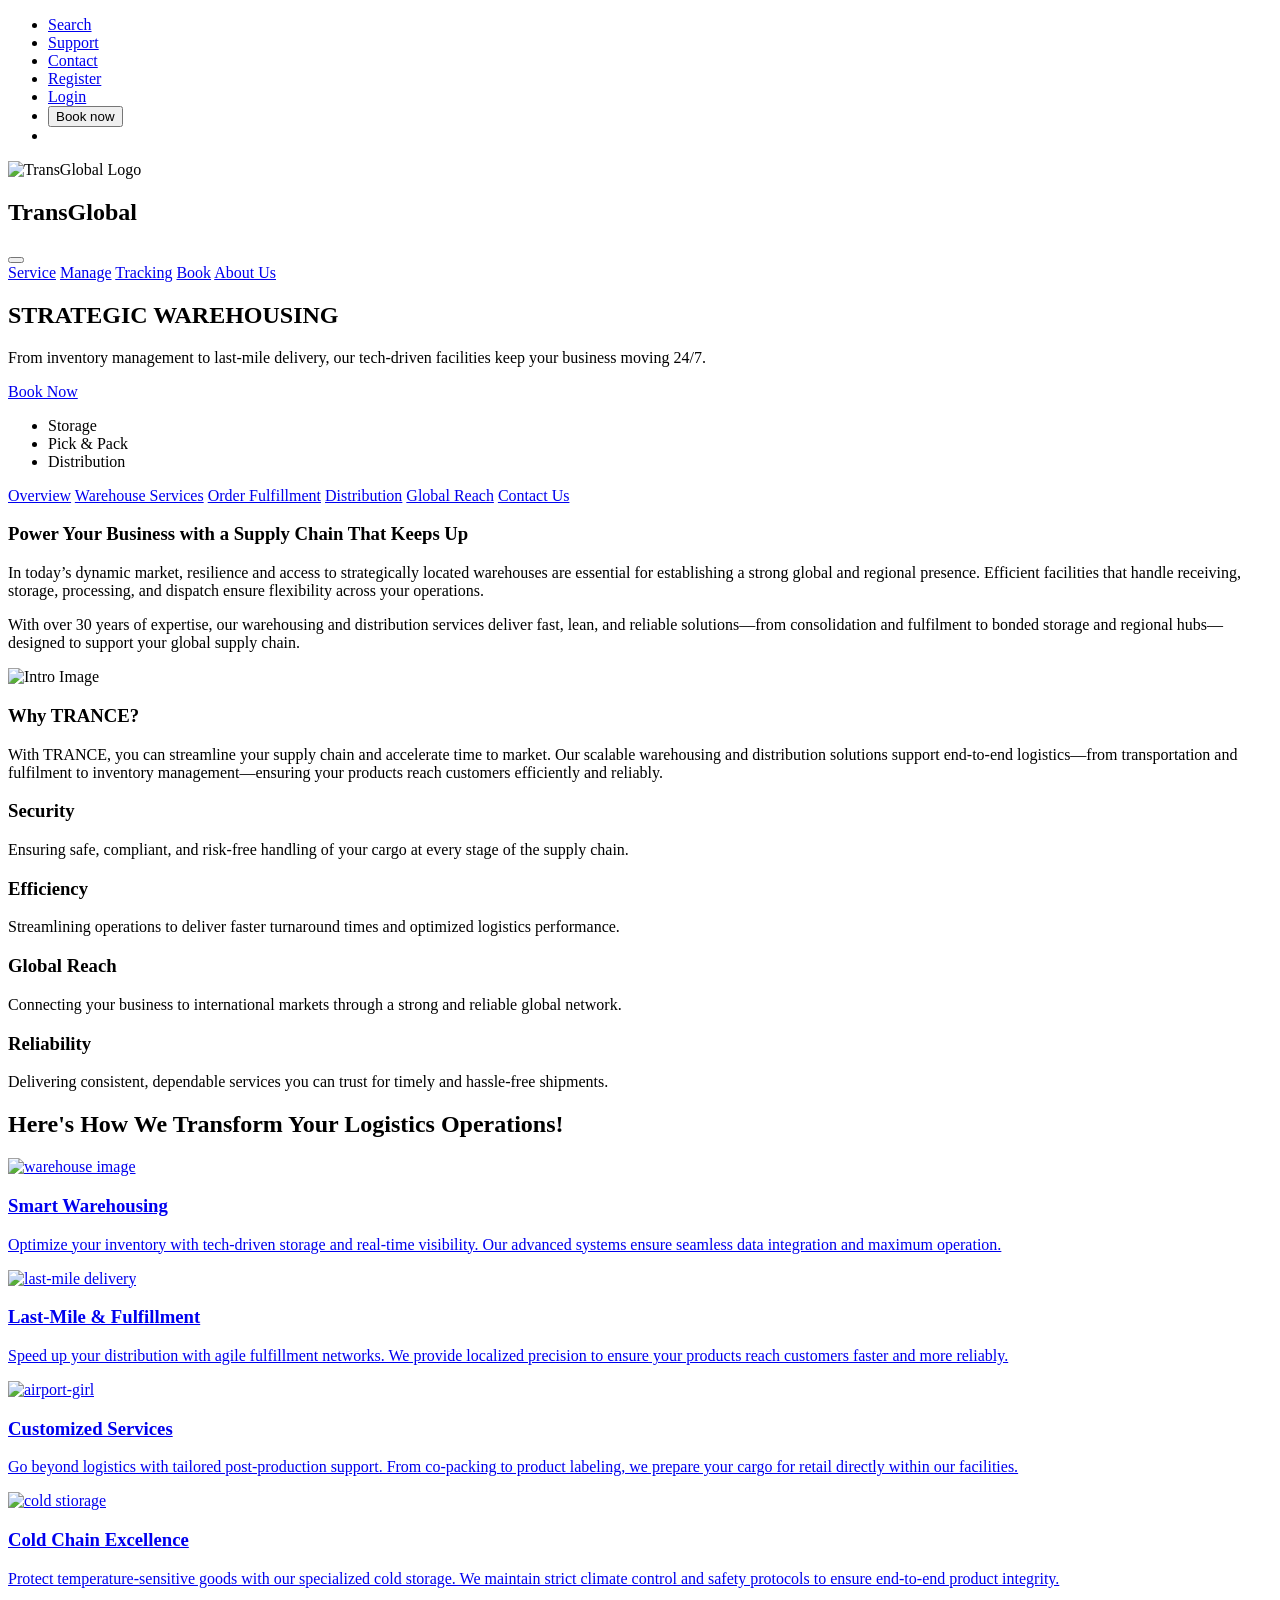
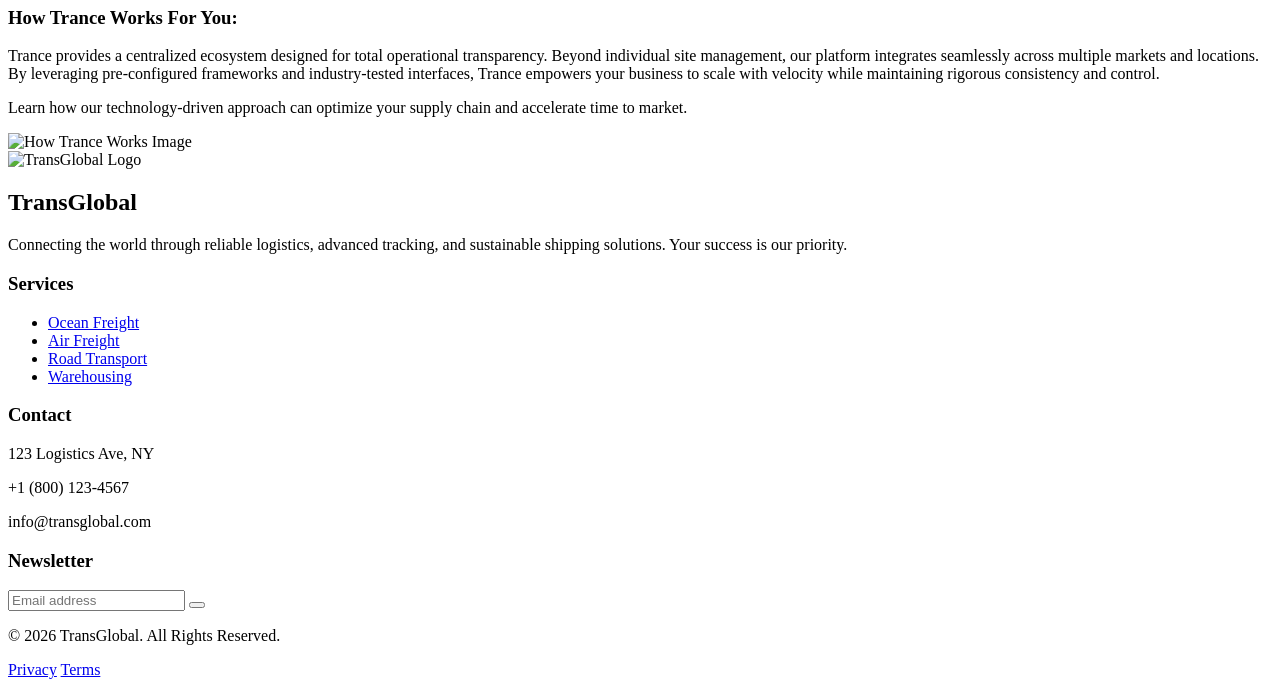
==== index.html @ 03b2f799 "Fixed to show in Publick" ====
<!DOCTYPE html>
<html lang="en">

<head>
    <meta charset="UTF-8">
    <meta name="viewport" content="width=device-width, initial-scale=1.0">
    <title>Warehouse</title>
    <link rel="stylesheet" href="warehouse_style.css">
    <link rel="stylesheet" href="https://cdnjs.cloudflare.com/ajax/libs/font-awesome/7.0.1/css/all.min.css"
        crossorigin="anonymous" referrerpolicy="no-referrer">
    <script src="https://unpkg.com/@phosphor-icons/web"></script>
</head>

<body>

    <main>

        <!-- ---------------NAV----------------- -->

        <header>
            <div class="first_nav_bar">
                <div class="f_left_nav"></div>
                <ul class="f_right_nav">
                    <li><a href="#">Search</a></li>
                    <li><a href="#">Support</a></li>

                    <!-- Fixed: Typo "Conatct" → "Contact" -->

                    <li><a href="#">Contact</a></li>
                    <li><a href="#">Register</a></li>
                    <li><a href="#">Login</a></li>
                    <li><button>Book now</button></li>
                    <li>
                        <div class="social-icons">
                            <i class="fa-brands fa-facebook"></i>
                            <i class="fa-brands fa-instagram"></i>
                            <i class="fa-brands fa-twitter"></i>
                        </div>
                    </li>
                </ul>
            </div>

            <!-- Fixed: Removed extra closing </div> -->


            <div class="second_nav_bar">
                <div class="s_left_nav">
                    <div class="logo">
                        <img src="Warehouse_asset/logo.webp" alt="TransGlobal Logo">
                    </div>
                    <div class="name">
                        <h2>TransGlobal</h2>
                    </div>
                </div>
                <div class="s_right_nav">

                    <!-- Added hamburger menu for mobile -->

                    <button class="hamburger" aria-label="Toggle menu">
                        <span></span>
                        <span></span>
                        <span></span>
                    </button>
                    <nav class="nav-links">
                        <a href="#">Service</a>
                        <!-- Fixed: Typo "Mange" → "Manage" -->
                        <a href="#">Manage</a>
                        <a href="#">Tracking</a>
                        <a href="#">Book</a>
                        <a href="#">About Us</a>
                    </nav>
                </div>
            </div>
        </header>

        <!-- ----------------Top INTRO Img & Text----------------- -->

        <div class="intr-parent intro-section">
            <div class="intr-jnr-parent">
                <div class="intr-child intr-heading">
                    <h2>STRATEGIC WAREHOUSING</h2>
                </div>
                <div class="intr-child intr-sub_txt">
                    <p>From inventory management to last-mile delivery, our tech-driven facilities keep your business
                        moving 24/7.
                </div>
                <a href="#" class="intr-child intr-btn">Book Now</a>
                <div class="intr-child int-promices">
                    <ul>
                        <li>Storage</li>
                        <li>Pick & Pack</li>
                        <li>Distribution</li>
                    </ul>
                </div>
            </div>
        </div>

        <!-- --------------------Lower Navigation----------------- -->

        <div class="lower-nav">
            <div class="lower-nav-container">
                <a class="lower-nav-items" href="#">Overview</a>
                <a class="lower-nav-items" href="#">Warehouse Services</a>
                <a class="lower-nav-items" href="#">Order Fulfillment</a>
                <a class="lower-nav-items" href="#">Distribution</a>
                <a class="lower-nav-items" href="#">Global Reach</a>
                <a class="lower-nav-items" href="#">Contact Us</a>
            </div>
        </div>

        <!-- --------------------Intro Overview Section----------------- -->

        <div class="intro-container">
            <div class="intro-parent">
                <div class="intro-child intro-child1">
                    <div class="intro-child1-head">
                        <h3>Power Your Business with a Supply Chain That Keeps Up</h3>
                    </div>
                    <div class="intro-child1-subtxt1">
                        <p>
                            In today’s dynamic market, resilience and access to strategically located warehouses are
                            essential for establishing a strong global and regional presence. Efficient facilities that
                            handle receiving, storage, processing, and dispatch ensure flexibility across your
                            operations.
                        </p>
                    </div>
                    <div class="intro-child1-subtxt2">
                        <p>
                            With over 30 years of expertise, our warehousing and distribution services deliver fast,
                            lean, and reliable solutions—from consolidation and fulfilment to bonded storage and
                            regional hubs—designed to support your global supply chain.
                        </p>
                    </div>
                </div>
                <div class="intro-child intro-child2">
                    <img src="Warehouse_asset/thestandingdesk-pn6tf73O2As-unsplash.jpg" alt="Intro Image">
                </div>
            </div>
        </div>

        <!-- ---------------------Why Choose Us Section----------------- -->

        <div class="why-main">
            <div class="why-main-jr">
                <div class="why-main-container">
                    <div class="why-header">
                        <div class="why-header-head">
                            <span class="why-header-head-txt">
                                <h3>Why TRANCE?</h3>
                            </span>
                        </div>
                        <div class="why-header-subtxt">
                            <p>
                                With TRANCE, you can streamline your supply chain and accelerate time to market. Our
                                scalable warehousing and distribution solutions support end-to-end logistics—from
                                transportation and fulfilment to inventory management—ensuring your products reach
                                customers efficiently and reliably.
                            </p>
                        </div>
                    </div>
                    <div class="why-pic">
                        <div class="why-pic-child why-pic-child1">
                            <div class="why-icon">
                                <i class="ph ph-shield-check"></i>
                            </div>
                            <div class="why-pic-child-head">
                                <h3>Security</h3>
                            </div>
                            <div class="why-pic-child-subtxt">
                                <p>
                                    Ensuring safe, compliant, and risk-free handling of your cargo at every stage of the
                                    supply chain.
                                </p>
                            </div>
                        </div>
                        <div class="why-pic-child why-pic-child2">
                            <div class="why-icon">
                                <i class="ph ph-clock-countdown"></i>
                            </div>
                            <div class="why-pic-child-head">
                                <h3>Efficiency</h3>
                            </div>
                            <div class="why-pic-child-subtxt">
                                <p>
                                    Streamlining operations to deliver faster turnaround times and optimized logistics
                                    performance.
                                </p>
                            </div>
                        </div>
                        <div class="why-pic-child why-pic-child3">
                            <div class="why-icon">
                                <i class="ph ph-globe-hemisphere-east"></i>
                            </div>
                            <div class="why-pic-child-head">
                                <h3>Global Reach</h3>
                            </div>
                            <div class="why-pic-child-subtxt">
                                <p>
                                    Connecting your business to international markets through a strong and reliable
                                    global network.
                                </p>
                            </div>
                        </div>
                        <div class="why-pic-child why-pic-child4">
                            <div class="why-icon">
                                <i class="ph ph-handshake"></i>
                            </div>
                            <div class="why-pic-child-head">
                                <h3>Reliability</h3>
                            </div>
                            <div class="why-pic-child-subtxt">
                                <p>
                                    Delivering consistent, dependable services you can trust for timely and hassle-free
                                    shipments.
                                </p>
                            </div>
                        </div>
                    </div>
                </div>
            </div>
        </div>

        <!-- ------------------Our Services Section----------------- -->

        <div class="our-services-main">
            <div class="our-services-cont">
                <div class="our-services-jr-cont">
                    <div class="our-services-child-header">
                        <span class="our-services-child-header-txt">
                            <h2>Here's How We Transform Your Logistics Operations!</h2>
                        </span>
                    </div>
                    <div class="our-services-child-body">
                        <div class="our-services-jr-child">
                            <a href="#" class="card-link">
                                <div class="our-services-jr-sub_child-pic">
                                    <img src="Warehouse_asset/tommao-wang-jr1DdTyU7eA-unsplash.jpg" alt="warehouse image">
                                </div>
                            </a>
                            <a href="#" class="card-link">
                                <div class="our-services-jr-sub_child-head">
                                    <h3>Smart Warehousing</h3>
                                </div>
                            </a>
                            <a href="#" class="card-link">
                                <div class="our-services-jr-sub_child-txt">
                                    <p>
                                        Optimize your inventory with tech-driven storage and real-time visibility. Our
                                        advanced systems ensure seamless data integration and maximum operation.
                                    </p>
                                </div>
                            </a>
                        </div>
                        <div class="our-services-jr-child">
                            <a href="#" class="card-link">
                                <div class="our-services-jr-sub_child-pic">
                                    <img src="Warehouse_asset/marcin-jozwiak-kGoPcmpPT7c-unsplash.jpg" alt="last-mile delivery">
                                </div>
                            </a>
                            <a href="#" class="card-link">
                                <div class="our-services-jr-sub_child-head">
                                    <h3>Last-Mile & Fulfillment</h3>
                                </div>
                            </a>
                            <a href="#" class="card-link">
                                <div class="our-services-jr-sub_child-txt">
                                    <p>
                                        Speed up your distribution with agile fulfillment networks. We provide localized
                                        precision to ensure your products reach customers faster and more reliably.
                                    </p>
                                </div>
                            </a>
                        </div>
                        <div class="our-services-jr-child">
                            <a href="#" class="card-link">
                                <div class="our-services-jr-sub_child-pic">
                                    <img src="Warehouse_asset/airport_girl.webp" alt="airport-girl">
                                </div>
                            </a>
                            <a href="#" class="card-link">
                                <div class="our-services-jr-sub_child-head">
                                    <h3>Customized Services</h3>
                                </div>
                            </a>
                            <a href="#" class="card-link">
                                <div class="our-services-jr-sub_child-txt">
                                    <p>
                                        Go beyond logistics with tailored post-production support. From co-packing to
                                        product labeling, we prepare your cargo for retail directly within our
                                        facilities.
                                    </p>
                                </div>
                            </a>
                        </div>
                        <div class="our-services-jr-child">
                            <a href="#" class="card-link">
                                <div class="our-services-jr-sub_child-pic">
                                    <img src="Warehouse_asset/jezael-melgoza-HYQvV8wWX18-unsplash (1).jpg" alt="cold stiorage">
                                </div>
                            </a>
                            <a href="#" class="card-link">
                                <div class="our-services-jr-sub_child-head">
                                    <h3>Cold Chain Excellence</h3>
                                </div>
                            </a>
                            <a href="#" class="card-link">
                                <div class="our-services-jr-sub_child-txt">
                                    <p>
                                        Protect temperature-sensitive goods with our specialized cold storage. We
                                        maintain
                                        strict climate control and safety protocols to ensure end-to-end product
                                        integrity.
                                    </p>
                                </div>
                            </a>
                        </div>
                    </div>
                </div>
            </div>
        </div>

        <!-- ----------------------How Trance Works------------------- -->

        <div class="how-work-container">
            <div class="how-work-parent">
                <div class="how-work-child how-work-child1">
                    <div class="how-work-child1-head">
                        <h3>How Trance Works For You:</h3>
                    </div>
                    <div class="how-work-child1-subtxt1">
                        <p>
                            Trance provides a centralized ecosystem designed for total operational transparency.
                            Beyond individual site management, our platform integrates seamlessly across multiple
                            markets and locations. By leveraging pre-configured frameworks and industry-tested
                            interfaces, Trance empowers your business to scale with velocity while maintaining rigorous
                            consistency and control.
                        </p>
                    </div>
                    <div class="how-work-child1-subtxt2">
                        <p>
                            Learn how our technology-driven approach can optimize your supply chain and accelerate time
                            to
                            market.
                        </p>
                    </div>
                </div>
                <div class="how-work-child how-work-child2">
                    <img src="Warehouse_asset/frank-mckenna-tjX_sniNzgQ-unsplash.jpg" alt="How Trance Works Image">
                </div>
            </div>
        </div>

        <!-- -------------------FOOTER----------------- -->

        <footer class="site-footer">
            <div class="footer-container">
                <div class="footer-grid">
                    <div class="footer-column about">
                        <div class="footer-logo">
                            <img src="Warehouse_asset/WhatsApp_Image_2026-04-04_at_2.50.12_PM-removebg-preview.png"
                                alt="TransGlobal Logo">
                            <h2>TransGlobal</h2>
                        </div>
                        <p>
                            Connecting the world through reliable logistics, advanced tracking, and sustainable shipping
                            solutions.
                            Your success is our priority.
                        </p>

                        <div class="footer-social">
                            <a href="#" class="social-icon" aria-label="Facebook">
                                <i class="fa-brands fa-facebook-f"></i>
                            </a>
                            <a href="#" class="social-icon" aria-label="Instagram">
                                <i class="fa-brands fa-instagram"></i>
                            </a>
                            <a href="#" class="social-icon" aria-label="Twitter">
                                <i class="fa-brands fa-x-twitter"></i>
                            </a>
                            <a href="#" class="social-icon" aria-label="YouTube">
                                <i class="fa-brands fa-youtube"></i>
                            </a>
                        </div>
                    </div>

                    <div class="footer-column">
                        <h3>Services</h3>
                        <ul>
                            <li><a href="#">Ocean Freight</a></li>
                            <li><a href="#">Air Freight</a></li>
                            <li><a href="#">Road Transport</a></li>
                            <li><a href="#">Warehousing</a></li>
                        </ul>
                    </div>

                    <div class="footer-column">
                        <h3>Contact</h3>
                        <p><i class="fa-solid fa-location-dot"></i> 123 Logistics Ave, NY</p>
                        <p><i class="fa-solid fa-phone"></i> +1 (800) 123-4567</p>
                        <p><i class="fa-solid fa-envelope"></i> info@transglobal.com</p>
                    </div>

                    <div class="footer-column">
                        <h3>Newsletter</h3>
                        <form class="footer-form">
                            <input type="email" placeholder="Email address">
                            <button type="submit"><i class="fa-solid fa-paper-plane"></i></button>
                        </form>
                    </div>
                </div>

                <div class="footer-bottom">
                    <p>&copy; 2026 TransGlobal. All Rights Reserved.</p>
                    <div class="legal-links">
                        <a href="#">Privacy</a>
                        <a href="#">Terms</a>
                    </div>
                </div>
            </div>
        </footer>


    </main>
    <script>
        // ----------Lower Navigation Active State Logic----------

        // Simple logic: When a link is clicked, move the 'active' class
        const links = document.querySelectorAll('.lower-nav-items');

        links.forEach(link => {
            link.addEventListener('click', function () {
                // Remove 'active' from all links
                links.forEach(l => l.classList.remove('active'));
                // Add 'active' to the clicked link
                this.classList.add('active');
            });
        });
        
        // -----------New Hamburger Menu Logic for Mobile-----------
        const hamburger = document.querySelector('.hamburger');
        const navLinks = document.querySelector('.nav-links');

        hamburger.addEventListener('click', () => {
            hamburger.classList.toggle('active');
            navLinks.classList.toggle('active');
        });
    </script>
    
</body>

</html>
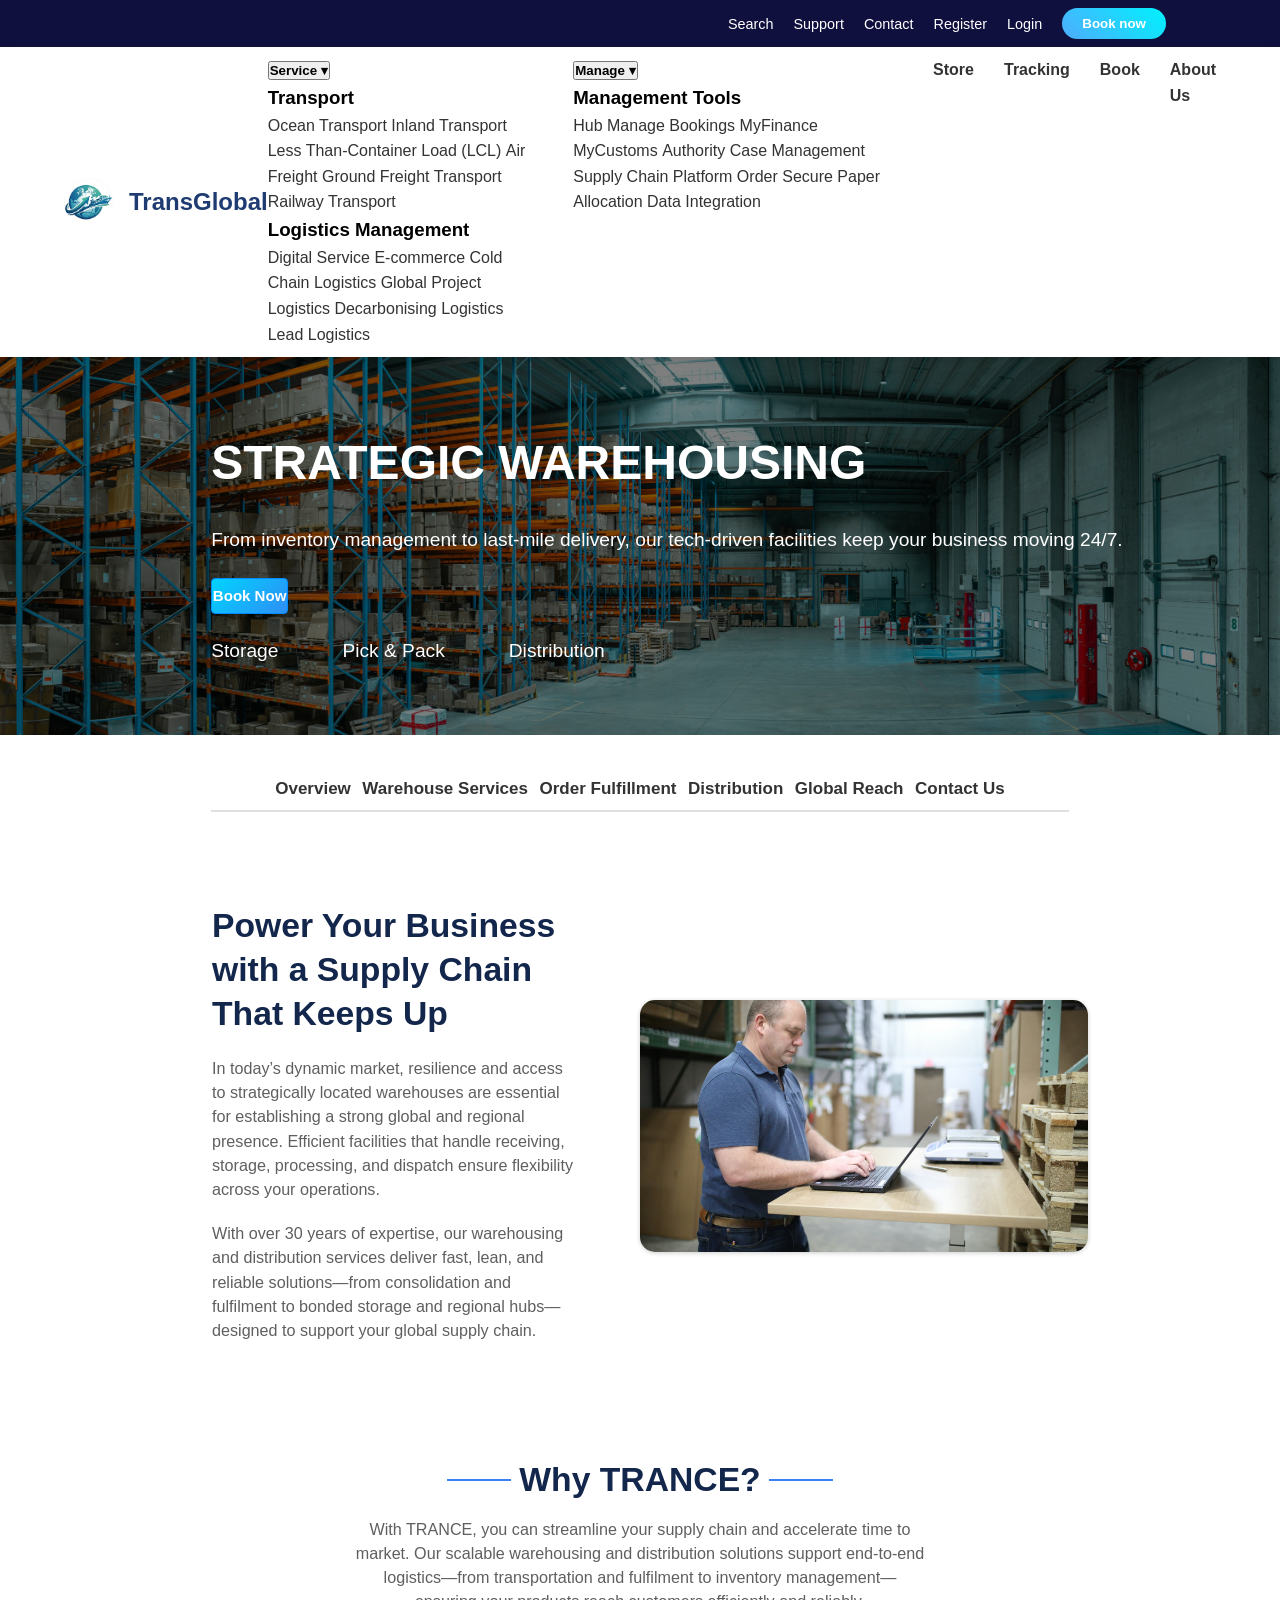
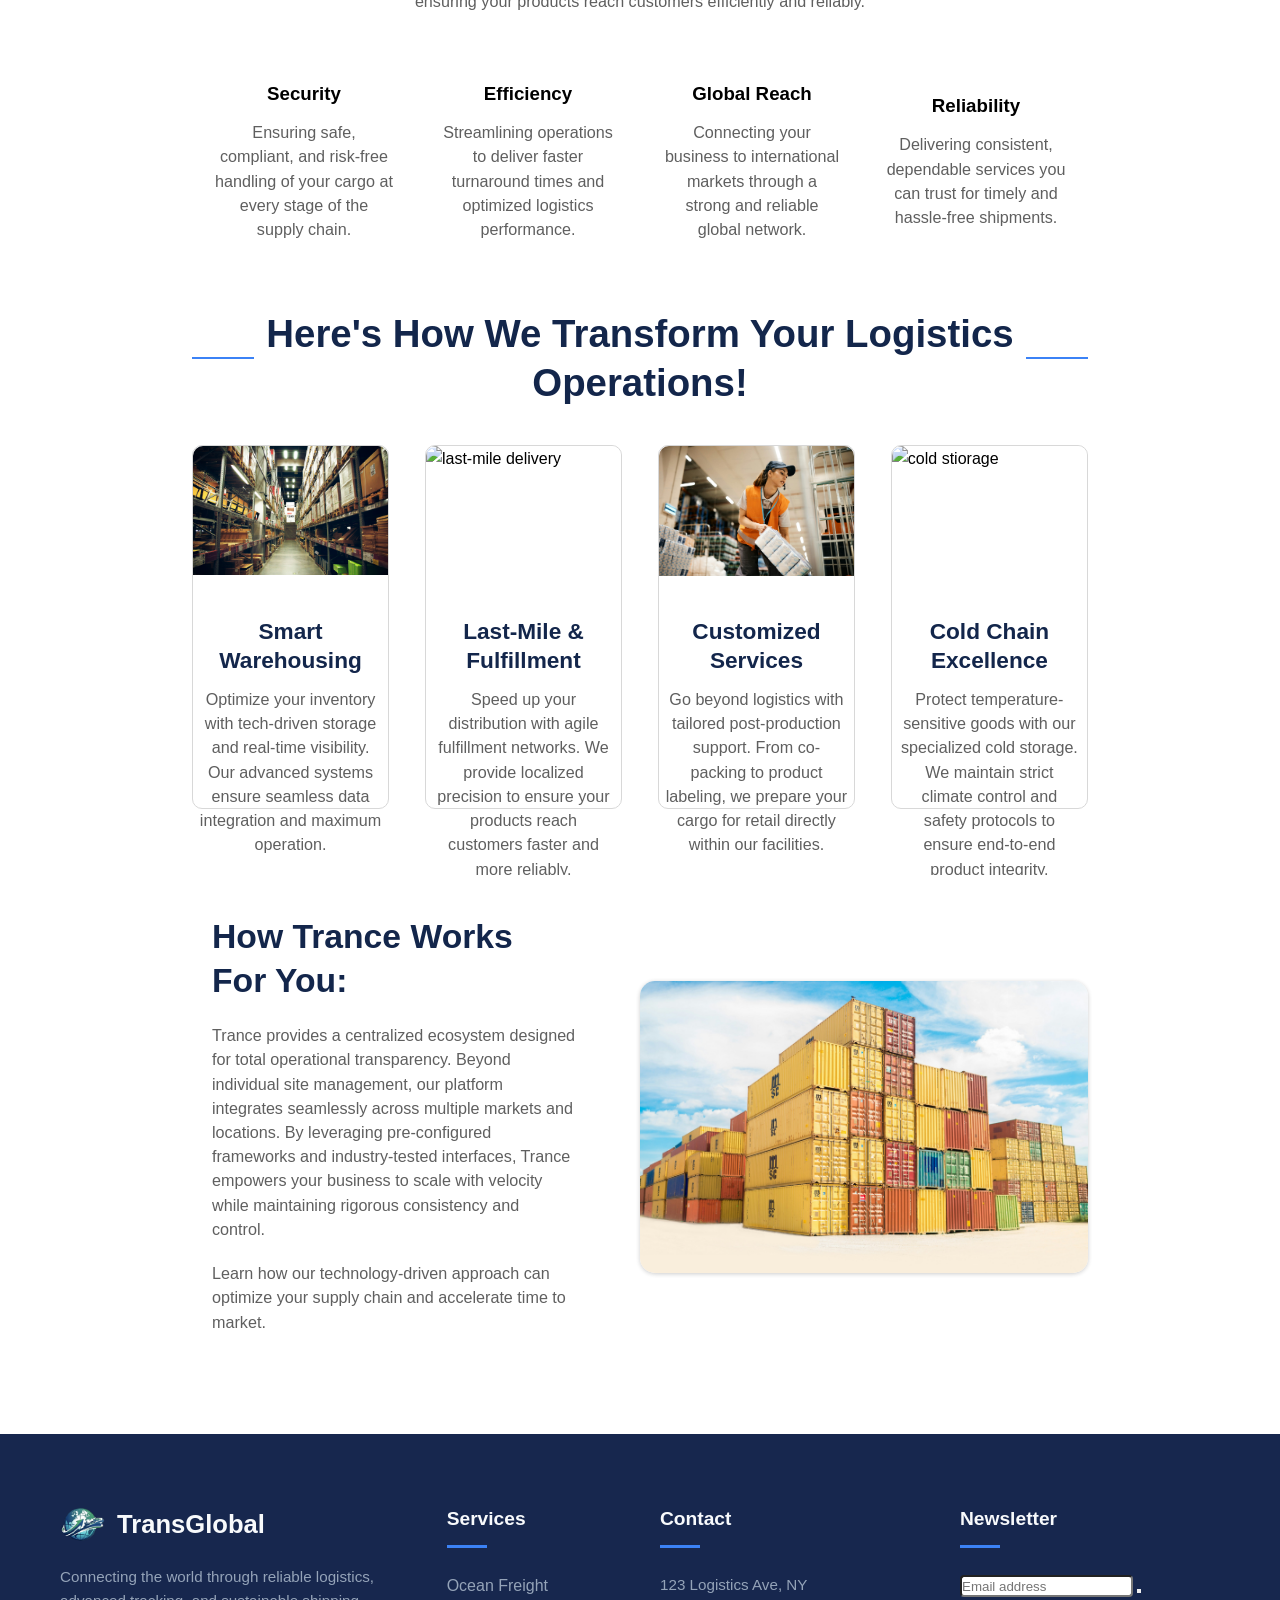
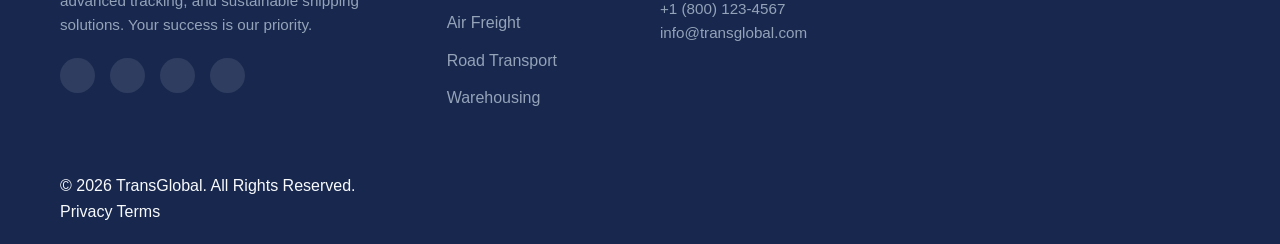
==== commit 2ab1a383: "2nd Nav Dropdown Making Second Nav Dropdpwn in Services and Manage" ====
--- a/index.html
+++ b/index.html
@@ -61,14 +61,75 @@
                         <span></span>
                         <span></span>
                     </button>
-                    <nav class="nav-links">
-                        <a href="#">Service</a>
-                        <!-- Fixed: Typo "Mange" → "Manage" -->
-                        <a href="#">Manage</a>
-                        <a href="#">Tracking</a>
-                        <a href="#">Book</a>
-                        <a href="#">About Us</a>
-                    </nav>
+                    <div class="nav-links">
+
+                        <div class="dropdown">
+                            <button class="dropbtn">
+                                <h4>Service ▾</h4>
+                            </button>
+                            <div class="dropdown-menu">
+                                <div class="dropdown-section">
+                                    <h3>Transport</h3>
+                                    <a href="/templates/services/transport/Ocean_Freight.html">Ocean Transport</a>
+                                    <a href="templates/services/transport/road-transport.html">Inland Transport</a>
+                                    <a href="#">Less Than-Container Load (LCL)</a>
+                                    <a href="templates/services/transport/Air_Freight.html">Air Freight</a>
+                                    <a href="#">Ground Freight Transport</a>
+                                    <a href="templates/services/transport/train-transport.html">Railway Transport</a>
+                                </div>
+                                <div class="dropdown-section">
+                                    <h3>Logistics Management</h3>
+                                    <a href="#">Digital Service</a>
+                                    <a href="#">E-commerce</a>
+                                    <a href="#">Cold Chain Logistics</a>
+                                    <a href="#">Global Project Logistics</a>
+                                    <a href="#">Decarbonising Logistics</a>
+                                    <a href="#">Lead Logistics</a>
+                                </div>
+                            </div>
+                        </div>
+
+
+                        <div class="dropdown2">
+                            <button class="dropbtn2">
+                                <h4>Manage ▾</h4>
+                            </button>
+                            <div class="dropdown-menu2">
+                                <div class="dropdown-section2">
+                                    <h3>Management Tools</h3>
+                                    <a href="#">Hub</a>
+                                    <a href="#">Manage Bookings</a>
+                                    <a href="#">MyFinance</a>
+                                    <a href="#">MyCustoms</a>
+                                    <a href="#">Authority</a>
+                                    <a href="#">Case Management</a>
+                                    <a href="#">Supply Chain Platform</a>
+                                    <a href="templates/Management/order-secure-page.html">Order Secure Paper</a>
+                                    <a href="templates/Management/allocation-dashbord.html">Allocation</a>
+                                    <a href="templates/Management/data-integration.html">Data Integration</a>
+                                </div>
+                            </div>
+                        </div>
+
+
+
+                        <a href="#">
+                            <h4>Store</h4>
+                        </a>
+
+                        <a href="#">
+                            <h4>Tracking</h4>
+                        </a>
+                        <a href="#">
+                            <h4>Book</h4>
+                        </a>
+                        <a href="#">
+                            <h4>About Us</h4>
+                        </a>
+                    </div>
+
+
+
                 </div>
             </div>
         </header>
@@ -234,7 +295,8 @@
                         <div class="our-services-jr-child">
                             <a href="#" class="card-link">
                                 <div class="our-services-jr-sub_child-pic">
-                                    <img src="Warehouse_asset/tommao-wang-jr1DdTyU7eA-unsplash.jpg" alt="warehouse image">
+                                    <img src="Warehouse_asset/tommao-wang-jr1DdTyU7eA-unsplash.jpg"
+                                        alt="warehouse image">
                                 </div>
                             </a>
                             <a href="#" class="card-link">
@@ -254,7 +316,8 @@
                         <div class="our-services-jr-child">
                             <a href="#" class="card-link">
                                 <div class="our-services-jr-sub_child-pic">
-                                    <img src="Warehouse_asset/marcin-jozwiak-kGoPcmpPT7c-unsplash.jpg" alt="last-mile delivery">
+                                    <img src="Warehouse_asset/marcin-jozwiak-kGoPcmpPT7c-unsplash.jpg"
+                                        alt="last-mile delivery">
                                 </div>
                             </a>
                             <a href="#" class="card-link">
@@ -295,7 +358,8 @@
                         <div class="our-services-jr-child">
                             <a href="#" class="card-link">
                                 <div class="our-services-jr-sub_child-pic">
-                                    <img src="Warehouse_asset/jezael-melgoza-HYQvV8wWX18-unsplash (1).jpg" alt="cold stiorage">
+                                    <img src="Warehouse_asset/jezael-melgoza-HYQvV8wWX18-unsplash (1).jpg"
+                                        alt="cold stiorage">
                                 </div>
                             </a>
                             <a href="#" class="card-link">
@@ -435,7 +499,7 @@
                 this.classList.add('active');
             });
         });
-        
+
         // -----------New Hamburger Menu Logic for Mobile-----------
         const hamburger = document.querySelector('.hamburger');
         const navLinks = document.querySelector('.nav-links');
@@ -445,7 +509,7 @@
             navLinks.classList.toggle('active');
         });
     </script>
-    
+
 </body>
 
 </html>
--- a/warehouse_style.css
+++ b/warehouse_style.css
@@ -0,0 +1,1077 @@
+*,
+*::before,
+*::after {
+    margin: 0;
+    padding: 0;
+    box-sizing: border-box;
+}
+
+html {
+    scroll-behavior: smooth;
+}
+
+body {
+    font-family: 'Segoe UI', Tahoma, Geneva, Verdana, sans-serif;
+    line-height: 1.6;
+    overflow-x: hidden;
+    object-fit: contain;
+}
+
+img {
+    max-width: 100%;
+    height: auto;
+    display: block;
+}
+
+a {
+    text-decoration: none;
+    color: inherit;
+}
+
+/* ========== HEADER ========== */
+
+header {
+    position: sticky;
+    top: 0;
+    z-index: 1000;
+    background: white;
+}
+
+/* ----------First Navigation Bar ---------- */
+
+.first_nav_bar {
+    min-height: 40px;
+    width: 100%;
+    background-color: rgb(16, 16, 62);
+    display: flex;
+    justify-content: flex-end;
+    align-items: center;
+    padding: 8px 5%;
+    box-shadow: 0 2px 10px rgba(0, 0, 0, 0.1);
+}
+
+.first_nav_bar i {
+    color: white;
+    cursor: pointer;
+    transition: color 0.3s ease;
+}
+
+.first_nav_bar i:hover {
+    color: #4facfe;
+}
+
+.f_right_nav {
+    display: flex;
+    align-items: center;
+    gap: 20px;
+    flex-wrap: wrap;
+    list-style: none;
+}
+
+.f_right_nav a {
+    color: white;
+    font-size: 0.9rem;
+    transition: color 0.3s ease;
+}
+
+.f_right_nav a:hover {
+    color: #4facfe;
+}
+
+.f_right_nav button {
+    background: linear-gradient(45deg, #4facfe, #00f2fe);
+    color: white;
+    border: none;
+    padding: 8px 20px;
+    border-radius: 25px;
+    cursor: pointer;
+    font-weight: 600;
+    transition: transform 0.3s ease, box-shadow 0.3s ease;
+}
+
+.f_right_nav button:hover {
+    transform: translateY(-2px);
+    box-shadow: 0 5px 15px rgba(79, 172, 254, 0.4);
+}
+
+.social-icons {
+    display: flex;
+    gap: 15px;
+}
+
+/* -------------Second Navigation Bar----------- */
+
+.second_nav_bar {
+    min-height: 70px;
+    width: 100%;
+    background: white;
+    box-shadow: 0 2px 10px rgba(0, 0, 0, 0.1);
+    display: flex;
+    justify-content: space-between;
+    align-items: center;
+    padding: 10px 5%;
+}
+
+.s_left_nav {
+    display: flex;
+    align-items: center;
+    gap: 15px;
+}
+
+.s_left_nav .logo {
+    width: 50px;
+    height: 50px;
+    flex-shrink: 0;
+    /* border: 1px solid black; */
+}
+
+.logo img {
+    width: 100%;
+    height: 100%;
+    object-fit: cover;
+    display: block;
+    border-radius: 50%;
+    overflow: hidden;
+}
+
+.s_left_nav h2 {
+    color: #1e3c72;
+    font-size: 1.5rem;
+    white-space: nowrap;
+}
+
+.s_right_nav {
+    display: flex;
+    align-items: center;
+}
+
+.nav-links {
+    display: flex;
+    gap: 30px;
+    font-family: 'Segoe UI', Arial, Helvetica, sans-serif;
+}
+
+.nav-links a {
+    color: #333;
+    font-size: 1rem;
+    font-weight: 500;
+    transition: color 0.3s ease;
+    position: relative;
+}
+
+.nav-links a::after {
+    content: '';
+    position: absolute;
+    bottom: -5px;
+    left: 0;
+    right: 0;
+    align-content: center;
+    width: 0;
+    height: 2px;
+    background: linear-gradient(45deg, #4facfe, #00f2fe);
+    transition: width 0.3s ease-in;
+}
+
+.nav-links a:hover::after {
+    width: 50%;
+}
+
+.nav-links a:hover {
+    color: #4facfe;
+}
+
+/* ------------Hamburger Menu----------- */
+
+.hamburger {
+    display: none;
+    flex-direction: column;
+    gap: 5px;
+    background: none;
+    border: none;
+    cursor: pointer;
+    padding: 10px;
+    z-index: 1001;
+}
+
+.hamburger span {
+    display: block;
+    width: 25px;
+    height: 3px;
+    background: #1e3c72;
+    border-radius: 3px;
+    transition: all 0.3s ease;
+}
+
+.hamburger.active span:nth-child(1) {
+    transform: rotate(45deg) translate(5px, 5px);
+}
+
+.hamburger.active span:nth-child(2) {
+    opacity: 0;
+}
+
+.hamburger.active span:nth-child(3) {
+    transform: rotate(-45deg) translate(7px, -7px);
+}
+
+/* --------------Footer Base--------------- */
+.site-footer {
+    background-color: #17274e;
+    /* Deep Navy */
+    color: #f8fafc;
+    padding: 70px 0 20px;
+    font-family: 'Segoe UI', Tahoma, sans-serif;
+}
+
+.footer-container {
+    max-width: 1200px;
+    margin: 0 auto;
+    padding: 0 20px;
+}
+
+.footer-grid {
+    display: grid;
+    grid-template-columns: 2fr 1fr 1.5fr 1.5fr;
+    gap: 40px;
+    margin-bottom: 50px;
+}
+
+/* Column Styling */
+.footer-column h3 {
+    font-size: 1.2rem;
+    margin-bottom: 25px;
+    position: relative;
+}
+
+.footer-column h3::after {
+    content: '';
+    display: block;
+    width: 40px;
+    height: 3px;
+    background: #3b82f6;
+    /* Accent Blue */
+    margin-top: 10px;
+}
+
+.footer-form input {
+    border-radius: 4px;
+    height: 22px;
+}
+
+/* Logo & About */
+.footer-logo {
+    display: flex;
+    align-items: center;
+    gap: 12px;
+    margin-bottom: 20px;
+}
+
+.footer-logo img {
+    width: 45px;
+    border-radius: 50%;
+}
+
+.footer-logo h2 {
+    font-size: 1.6rem;
+    font-weight: 700;
+}
+
+.footer-column p {
+    font-size: 0.95rem;
+    color: #94a3b8;
+    line-height: 1.6;
+}
+
+/* -------------------Social Icons------------------- */
+
+.footer-social {
+    display: flex;
+    gap: 15px;
+    margin-top: 20px;
+}
+
+.footer-social a {
+    color: #f8fafc;
+    background: rgba(255, 255, 255, 0.1);
+    width: 35px;
+    height: 35px;
+    display: flex;
+    align-items: center;
+    justify-content: center;
+    border-radius: 50%;
+    transition: 0.3s;
+}
+
+.footer-social a:hover {
+    background: #3b82f6;
+    transform: translateY(-3px);
+}
+
+/* Links */
+.footer-column ul {
+    list-style: none;
+    padding: 0;
+}
+
+.footer-column ul li {
+    margin-bottom: 12px;
+}
+
+.footer-column ul li a {
+    color: #94a3b8;
+    text-decoration: none;
+    transition: 0.3s;
+}
+
+.footer-column ul li a:hover {
+    color: #3b82f6;
+    padding-left: 5px;
+}
+
+/* ----------intro-section----------------- */
+
+.intro-section {
+    display: flex;
+    flex-direction: column;
+    background: linear-gradient(rgba(0, 0, 0, 0.5), rgba(0, 0, 0, 0.5)), url('Warehouse_asset/jacques-dillies-jcav1COVvOc-unsplash.jpg');
+    background-size: cover;
+    background-position: center;
+    width: 100%;
+    height: 42vh;
+    color: white;
+    font-family: 'Segoe UI', Arial, Helvetica, sans-serif;
+    /* font-size: 1rem; */
+    position: relative;
+    justify-content: center;
+    align-items: center;
+}
+
+.intr-jnr-parent {
+    display: flex;
+    flex-direction: column;
+    width: 100%;
+    height: 100%;
+    gap: 2.5vh;
+    gap: 2.5dvh;
+    /* border: 1px solid red; */
+    justify-content: center;
+}
+
+.intr-heading {
+    font-size: 2rem;
+    font-weight: 300;
+    left: 16.5vw;
+    left: 16.5dvw;
+    position: relative;
+
+}
+
+.intr-child {
+    left: 16.5vw;
+    left: 16.5dvw;
+    position: relative;
+
+
+}
+
+.intr-sub_txt {
+    font-size: 1.2rem;
+    font-weight: 400;
+}
+
+.int-promices ul {
+    display: flex;
+    flex-direction: row;
+    gap: 5vw;
+    gap: 5dvw;
+    list-style: none;
+
+}
+
+.int-promices li {
+    font-size: 1.2rem;
+    font-weight: 400;
+    transition: 0.3s ease;
+    cursor: pointer;
+}
+
+.int-promices li:hover {
+    color: #50acfc;
+    transform: translateX(5px);
+
+}
+
+.intr-btn {
+    display: inline-block;
+    width: 6vw;
+    width: 6dvw;
+    height: 4vh;
+    height: 4dvh;
+    text-align: center;
+    align-content: center;
+    background: linear-gradient(135deg, #00d4ff 0%, #2e8ef5 100%);
+    opacity: 1;
+    color: #ffffff;
+    font-family: 'Arial', sans-serif;
+    font-size: 0.94rem;
+    font-weight: bold;
+    text-decoration: none;
+    text-transform: none;
+    border: 1px solid rgb(0, 140, 255);
+    border-radius: 4px;
+    transition: all 0.3s ease-in-out;
+    cursor: pointer;
+}
+
+.intr-btn:hover {
+    transform: translateY(-1px);
+    background: linear-gradient(135deg, #00d4ff 0%, #2e8ef5 100%);
+    box-shadow: 0 0 2px 2px #4facfe;
+    border: 1px solid #4facfe;
+}
+
+/* --------------------Lower Navigation----------------- */
+
+.lower-nav {
+    width: 100%;
+    /* width: 100dvw; */
+    height: auto;
+}
+
+.lower-nav-container {
+    display: flex;
+    justify-content: space-between;
+    align-items: center;
+    padding: 20px 5%;
+    background-color: #ffffff;
+    /* border: 1px solid #000000; */
+    width: 67%;
+    height: auto;
+    margin: 20px auto;
+    font-family: 'Arial', sans-serif;
+    font-size: 17px;
+    font-weight: bold;
+    border-bottom: 2px solid #dfdfdf;
+    padding-bottom: 0
+}
+
+.lower-nav-items {
+    text-decoration: none;
+    color: #333;
+    position: relative;
+    padding-bottom: 8px;
+}
+
+.lower-nav-items::after {
+    content: '';
+    position: absolute;
+    bottom: 0;
+    left: 0;
+    width: 0%;
+    height: 2px;
+    background-color: #3b82f6;
+    transition: width 0.3s ease;
+}
+
+.lower-nav-items:hover::after {
+    width: 100%;
+}
+
+/* --- Active State Underline --- */
+.lower-nav-items.active::after {
+    width: 100%;
+}
+
+/* -------------------Intro Overview Section----------------- */
+
+.intro-container {
+    width: 100%;
+    height: auto;
+    background-color: #ffffff;
+    display: flex;
+    justify-content: center;
+    align-items: center;
+}
+
+.intro-parent {
+    width: 70%;
+    height: auto;
+    background-color: #ffffff;
+    display: flex;
+    justify-content: center;
+    align-items: center;
+    /* border: 1px solid #000000; */
+    padding: 40px 0 15px;
+    margin-top: 2rem;
+    font-family: 'Segoe UI', Arial, Helvetica, sans-serif;
+}
+
+.intro-child1 {
+    width: 50%;
+    height: auto;
+    background-color: #ffffff;
+    display: flex;
+    flex-direction: column;
+    gap: 20px;
+    padding: 0 0 5px;
+}
+
+.intro-child1-head {
+    font-size: 1.8rem;
+    font-weight: 100;
+    line-height: 1.3;
+    color: #13264b;
+}
+
+.intro-child1-subtxt1,
+.intro-child1-subtxt2 {
+    font-size: 1.01rem;
+    font-weight: 500;
+    color: #5f5f5f;
+    line-height: 1.5;
+}
+
+.intro-child1-head,
+.intro-child1-subtxt1,
+.intro-child1-subtxt2 {
+    padding: 0 20px;
+    max-width: 90%;
+}
+
+.intro-child2 {
+    width: 50%;
+    height: auto;
+    background-color: #ffffff;
+    margin: 0;
+    padding: 0;
+    border-radius: 15px;
+    overflow: hidden;
+    box-shadow: 0 1px 5px rgba(0, 0, 0, 0.1), 0 1px 4px 0 rgba(0, 0, 0, 0.1);
+    /* border: 1px solid #000000; */
+}
+
+/* -------------------Why Choose Us Section----------------- */
+
+.why-main {
+    width: 100%;
+    height: auto;
+    background-color: #ffffff;
+    display: flex;
+    justify-content: center;
+    align-items: center;
+    padding: 6rem 0 5rem;
+}
+
+.why-main-jr {
+    width: 100%;
+    height: auto;
+    background-color: #ffffff;
+    display: flex;
+    justify-content: center;
+    align-items: center;
+}
+
+.why-main-container {
+    width: 70%;
+    height: auto;
+    background-color: #ffffff;
+    display: flex;
+    flex-direction: column;
+    justify-content: center;
+    gap: 1.2rem;
+    align-items: center;
+    /* border: 1px solid #000000; */
+    font-family: 'Segoe UI', Arial, Helvetica, sans-serif;
+}
+
+.why-header {
+    display: flex;
+    flex-direction: column;
+    width: 80%;
+    height: auto;
+    justify-content: center;
+    align-items: center;
+    /* border: 1px solid #000000; */
+
+
+}
+
+.why-header-head {
+    height: 5rem;
+    width: 100%;
+    font-size: 1.8rem;
+    font-weight: 100;
+    line-height: 1.3;
+    color: #13264b;
+    max-width: 100%;
+    height: auto;
+    justify-content: center;
+    text-align: center;
+    /* border: 1px solid #000000; */
+    display: flex;
+}
+
+.why-header-head-txt {
+    display: flex;
+    gap: 0.5rem;
+    justify-content: center;
+    align-items: center;
+}
+
+.why-header-head-txt::before,
+.why-header-head-txt::after {
+    content: "";
+    width: 4rem;
+    height: 2px;
+    background-color: #3b82f6;
+}
+
+.why-header-subtxt {
+    max-width: 80%;
+    height: auto;
+    font-size: 1.01rem;
+    font-weight: 500;
+    color: #5f5f5f;
+    line-height: 1.5;
+    justify-content: center;
+    text-align: center;
+    /* border: 1px solid #000000; */
+    padding-top: 0.9rem;
+}
+
+.why-pic {
+    display: flex;
+    flex-wrap: wrap;
+    width: 100%;
+    height: auto;
+    background-color: #ffffff;
+    justify-content: center;
+    align-items: center;
+}
+
+.why-pic-child {
+    width: 25%;
+    height: auto;
+    background-color: #ffffff;
+    display: flex;
+    flex-direction: column;
+    justify-content: space-between;
+    text-align: center;
+    gap: 0.7rem;
+    /* border: 1px solid #000000; */
+}
+
+.why-pic-child p {
+    max-width: 80%;
+    height: auto;
+    font-size: 1.01rem;
+    font-weight: 500;
+    color: #5f5f5f;
+    line-height: 1.5;
+    justify-content: center;
+    text-align: center;
+    align-self: center;
+}
+
+.why-pic-child-subtxt {
+    display: flex;
+    /* border: 1px solid #000000; */
+    max-width: 100%;
+    justify-content: center;
+    align-items: center;
+}
+
+.why-pic-child-head {
+    width: 100%;
+    height: auto;
+}
+
+.why-icon {
+    padding-top: 2.2rem;
+}
+
+.why-icon i {
+    color: #3b82f6;
+    font-size: 3rem;
+    ;
+}
+
+/* --------------------Services Section----------------- */
+.our-services-main {
+    width: 100%;
+    height: auto;
+    background-color: #ffffff;
+    display: flex;
+    justify-content: center;
+    align-items: center;
+    /* padding: 6rem 0 5rem; */
+}
+
+.our-services-cont {
+    width: 70%;
+    height: auto;
+    background-color: #ffffff;
+    display: flex;
+    flex-direction: column;
+    justify-content: center;
+    align-items: center;
+    /* border: 1px solid #000000; */
+    font-family: 'Segoe UI', Arial, Helvetica, sans-serif;
+}
+
+.our-services-jr-cont {
+    width: 100%;
+    height: 55vh;
+    background-color: #ffffff;
+    display: flex;
+    flex-direction: column;
+    justify-content: center;
+    gap: 1rem;
+    align-items: center;
+    /* border: 1px solid #000000; */
+    margin-bottom: 3vh;
+}
+
+.our-services-child-header {
+    height: auto;
+    width: 100%;
+    font-size: 1.6rem;
+    font-weight: 100;
+    line-height: 1.3;
+    color: #13264b;
+    display: flex;
+    justify-content: center;
+    text-align: center;
+    /* border: 1px solid #000000; */
+}
+
+.our-services-child-header-txt {
+    display: flex;
+    gap: 0.5rem;
+    justify-content: center;
+    align-items: center;
+    /* border: 1px solid #000000; */
+}
+
+.our-services-child-header-txt::before,
+.our-services-child-header-txt::after {
+    content: "";
+    width: 5rem;
+    height: 2px;
+    background-color: #3b82f6;
+}
+
+.our-services-jr-sub_child-head {
+    height: 3rem;
+    width: 100%;
+    font-size: 1.21rem;
+    font-weight: 500;
+    line-height: 1.3;
+    color: #13264b;
+    max-width: 100%;
+    height: auto;
+    justify-content: center;
+    text-align: center;
+    align-items: center;
+    /* border: 1px solid #000000; */
+}
+
+.our-services-child-body {
+    width: 100%;
+    height: 45vh;
+    background-color: #ffffff;
+    display: flex;
+    flex-wrap: wrap;
+    flex-direction: row;
+    margin: 0;
+    padding: 0;
+    justify-content: space-between;
+    align-items: center;
+    /* border: 1px solid #000000; */
+}
+
+.our-services-jr-child {
+    max-width: 22%;
+    height: 90%;
+    background-color: #ffffff;
+    border-radius: 10px;
+    display: flex;
+    flex-direction: column;
+    gap: 0.7rem;
+    border: 1px solid #d8d8d8;
+    transition: all 0.3s ease;
+}
+
+.our-services-jr-sub_child-pic {
+    width: 100%;
+    height: 10rem;
+    background-color: #ffffff;
+    display: flex;
+    justify-content: center;
+    align-items: center;
+    border-radius: 10px;
+    /* border: 1px solid #000000; */
+    object-fit: cover;
+    overflow: hidden;
+    position: relative;
+    width: 100%;
+    display: block;
+}
+
+.our-services-jr-sub_child-txt {
+    max-width: 100%;
+    height: auto;
+    color: #5f5f5f;
+    /* border: 1px solid #000000; */
+    display: flex;
+}
+
+.our-services-jr-sub_child-txt p {
+    max-width: 93%;
+    height: auto;
+    font-size: 1.01rem;
+    font-weight: 500;
+    color: #5f5f5f;
+    line-height: 1.5;
+    justify-content: center;
+    text-align: center;
+    margin: 0 auto;
+}
+
+.our-services-jr-child:hover {
+    box-shadow: 0 15px 30px rgba(0, 0, 0, 0.1), 0 1px 4px 0 rgba(0, 0, 0, 0.1);
+    transform: translateY(-5px);
+}
+
+/* ------------------How Trance Works Section----------------- */
+
+.how-work-container {
+    width: 100%;
+    height: auto;
+    background-color: #ffffff;
+    display: flex;
+    justify-content: center;
+    align-items: center;
+    padding-bottom: 5rem;
+}
+
+.how-work-parent {
+    width: 70%;
+    height: auto;
+    background-color: #ffffff;
+    display: flex;
+    justify-content: center;
+    align-items: center;
+    /* border: 1px solid #000000; */
+    padding: 40px 0 15px;
+    margin-top: 2rem;
+    font-family: 'Segoe UI', Arial, Helvetica, sans-serif;
+}
+
+.how-work-child1 {
+    width: 50%;
+    height: auto;
+    background-color: #ffffff;
+    display: flex;
+    flex-direction: column;
+    gap: 20px;
+    padding: 0 0 5px;
+}
+
+.how-work-child1-head {
+    font-size: 1.8rem;
+    font-weight: 100;
+    line-height: 1.3;
+    color: #13264b;
+}
+
+.how-work-child1-subtxt1,
+.how-work-child1-subtxt2 {
+    font-size: 1.01rem;
+    font-weight: 500;
+    color: #5f5f5f;
+    line-height: 1.5;
+}
+
+.how-work-child1-head,
+.how-work-child1-subtxt1,
+.how-work-child1-subtxt2 {
+    padding: 0 20px;
+    max-width: 90%;
+}
+
+.how-work-child2 {
+    width: 50%;
+    height: auto;
+    background-color: #ffffff;
+    margin: 0;
+    padding: 0;
+    border-radius: 15px;
+    overflow: hidden;
+    box-shadow: 0 1px 5px rgba(0, 0, 0, 0.1), 0 1px 4px 0 rgba(0, 0, 0, 0.1);
+}
+
+/* ========== RESPONSIVE DESIGN ========== */
+
+/* Tablet & Smaller Desktop (1024px and below) */
+@media (max-width: 1024px) {
+
+    .intro-parent,
+    .why-main-container,
+    .our-services-cont,
+    .how-work-parent,
+    .lower-nav-container {
+        width: 90%;
+        /* Expand width on smaller screens */
+    }
+
+    .footer-grid {
+        grid-template-columns: 1fr 1fr;
+        /* 2 columns for footer instead of 4 */
+    }
+}
+
+/* Mobile Devices (768px and below) */
+@media (max-width: 768px) {
+
+    /* Navigation Adjustments */
+    .first_nav_bar {
+        justify-content: center;
+        padding: 10px;
+    }
+
+    .f_right_nav {
+        gap: 10px;
+        justify-content: center;
+    }
+
+    .hamburger {
+        display: flex;
+        /* Show the hamburger */
+    }
+
+    .nav-links {
+        position: absolute;
+        top: 70px;
+        left: -100%;
+        /* Hide off-screen */
+        flex-direction: column;
+        background: white;
+        width: 100%;
+        text-align: center;
+        transition: 0.3s;
+        box-shadow: 0 10px 10px rgba(0, 0, 0, 0.1);
+        padding: 20px 0;
+        gap: 20px;
+    }
+
+    .nav-links.active {
+        left: 0;
+        /* Slide in when active */
+    }
+
+    /* Hero Section (Strategic Warehousing) */
+    .intr-heading {
+        left: 0;
+        text-align: center;
+        font-size: 1.5rem;
+    }
+
+    .intr-child {
+        left: 0;
+        text-align: center;
+        margin: 0 auto;
+    }
+
+    .int-promices ul {
+        justify-content: center;
+    }
+
+    .intr-btn {
+        width: 120px;
+    }
+
+    /* Side-by-Side Sections (Intro & How it works) */
+    .intro-parent,
+    .how-work-parent {
+        flex-direction: column;
+        /* Stack image on top of text */
+        text-align: center;
+    }
+
+    .intro-child1,
+    .intro-child2,
+    .how-work-child1,
+    .how-work-child2 {
+        width: 100%;
+    }
+
+    .intro-child2,
+    .how-work-child2 {
+        order: -1;
+        /* Move images to the top of the text */
+        margin-bottom: 20px;
+    }
+
+    /* Lower Nav (Scrollable on mobile) */
+    .lower-nav-container {
+        overflow-x: auto;
+        white-space: nowrap;
+        justify-content: flex-start;
+        gap: 20px;
+        padding-bottom: 10px;
+    }
+
+    /* Why Us Section */
+    .why-pic-child {
+        width: 50%;
+        /* 2 per row on mobile */
+        margin-bottom: 20px;
+    }
+
+    /* Services Section */
+    .our-services-jr-cont {
+        height: auto;
+    }
+
+    .our-services-child-body {
+        height: auto;
+        flex-direction: column;
+        gap: 20px;
+    }
+
+    .our-services-jr-child {
+        max-width: 100%;
+        /* Cards take full width */
+    }
+
+    /* Footer */
+    .footer-grid {
+        grid-template-columns: 1fr;
+        /* 1 column for footer */
+        text-align: center;
+    }
+
+    .footer-column h3::after {
+        margin: 10px auto;
+        /* Center the blue line */
+    }
+
+    .footer-logo,
+    .footer-social {
+        justify-content: center;
+    }
+}
+
+/* Small Phones (480px and below) */
+@media (max-width: 480px) {
+    .why-pic-child {
+        width: 100%;
+        /* Stack everything 1 per row */
+    }
+
+    .f_right_nav li:not(:last-child) {
+        display: none;
+        /* Hide secondary links on tiny screens to save space */
+    }
+}
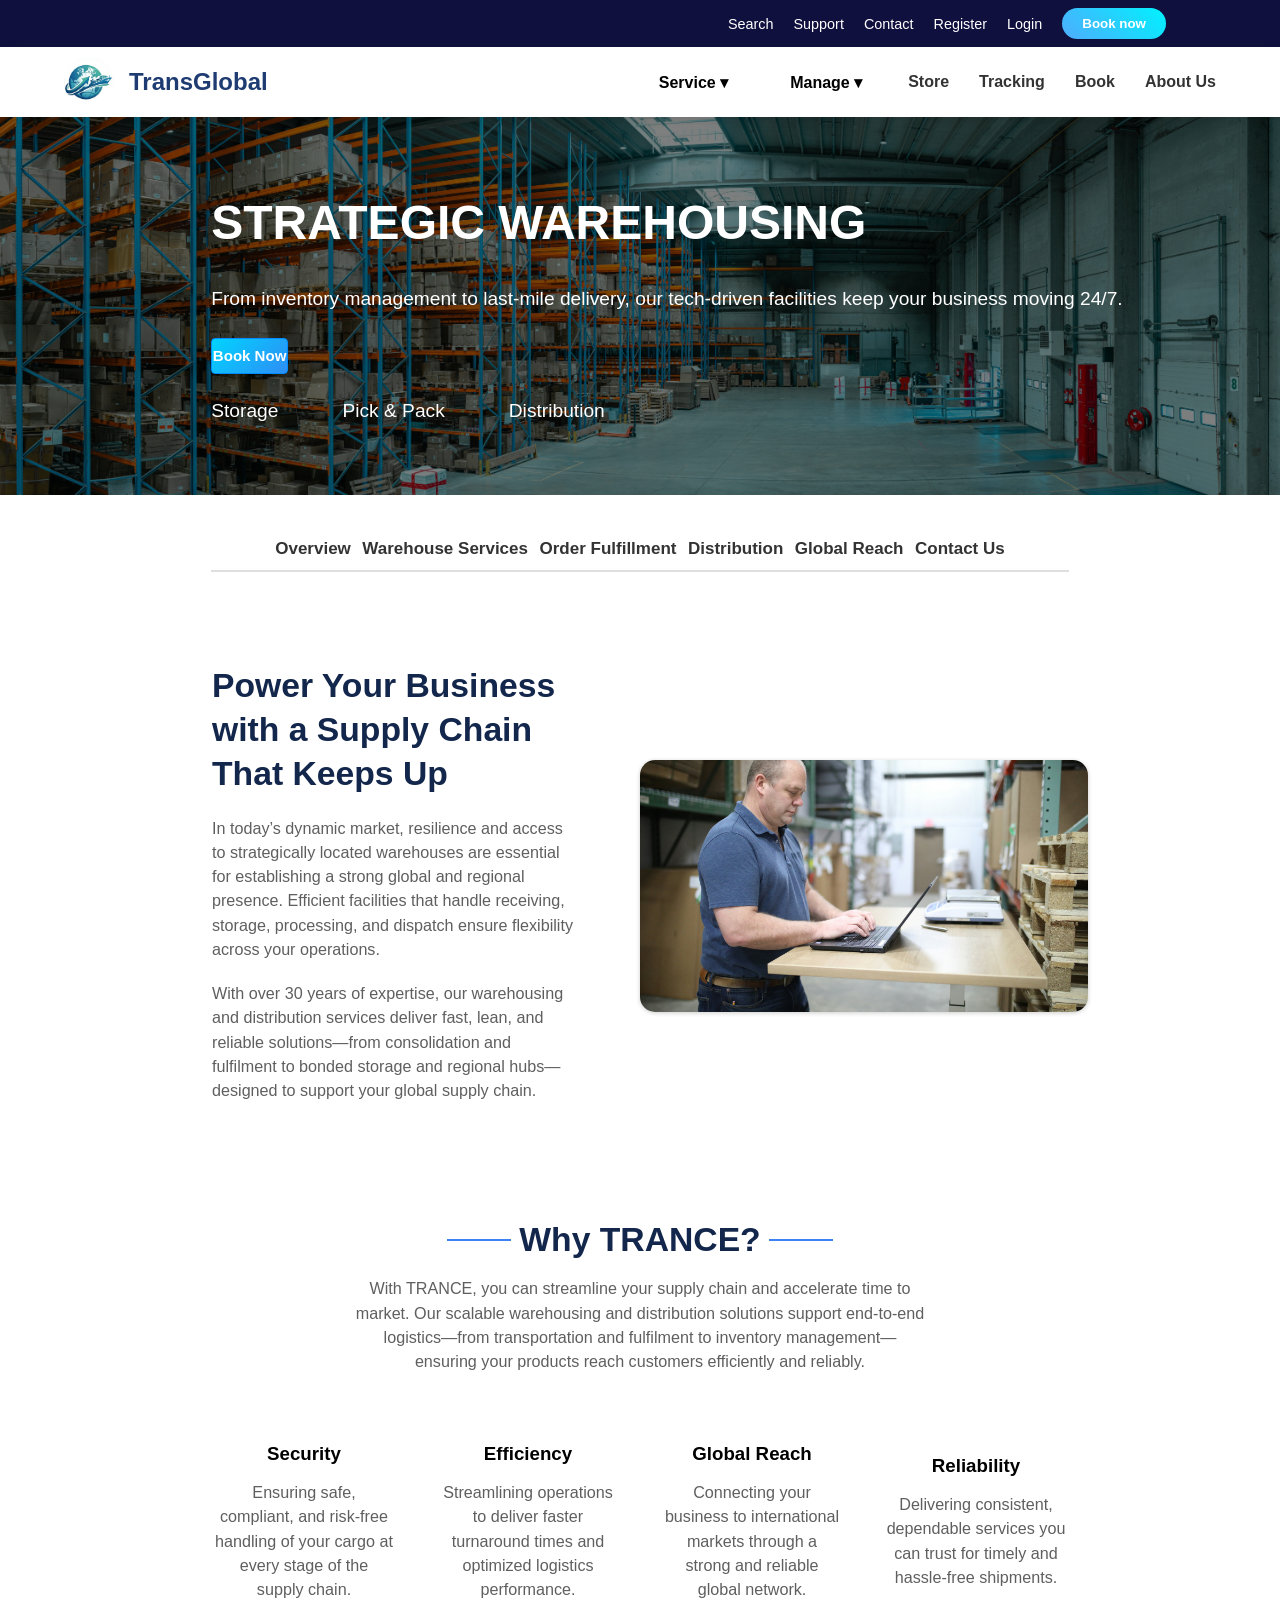
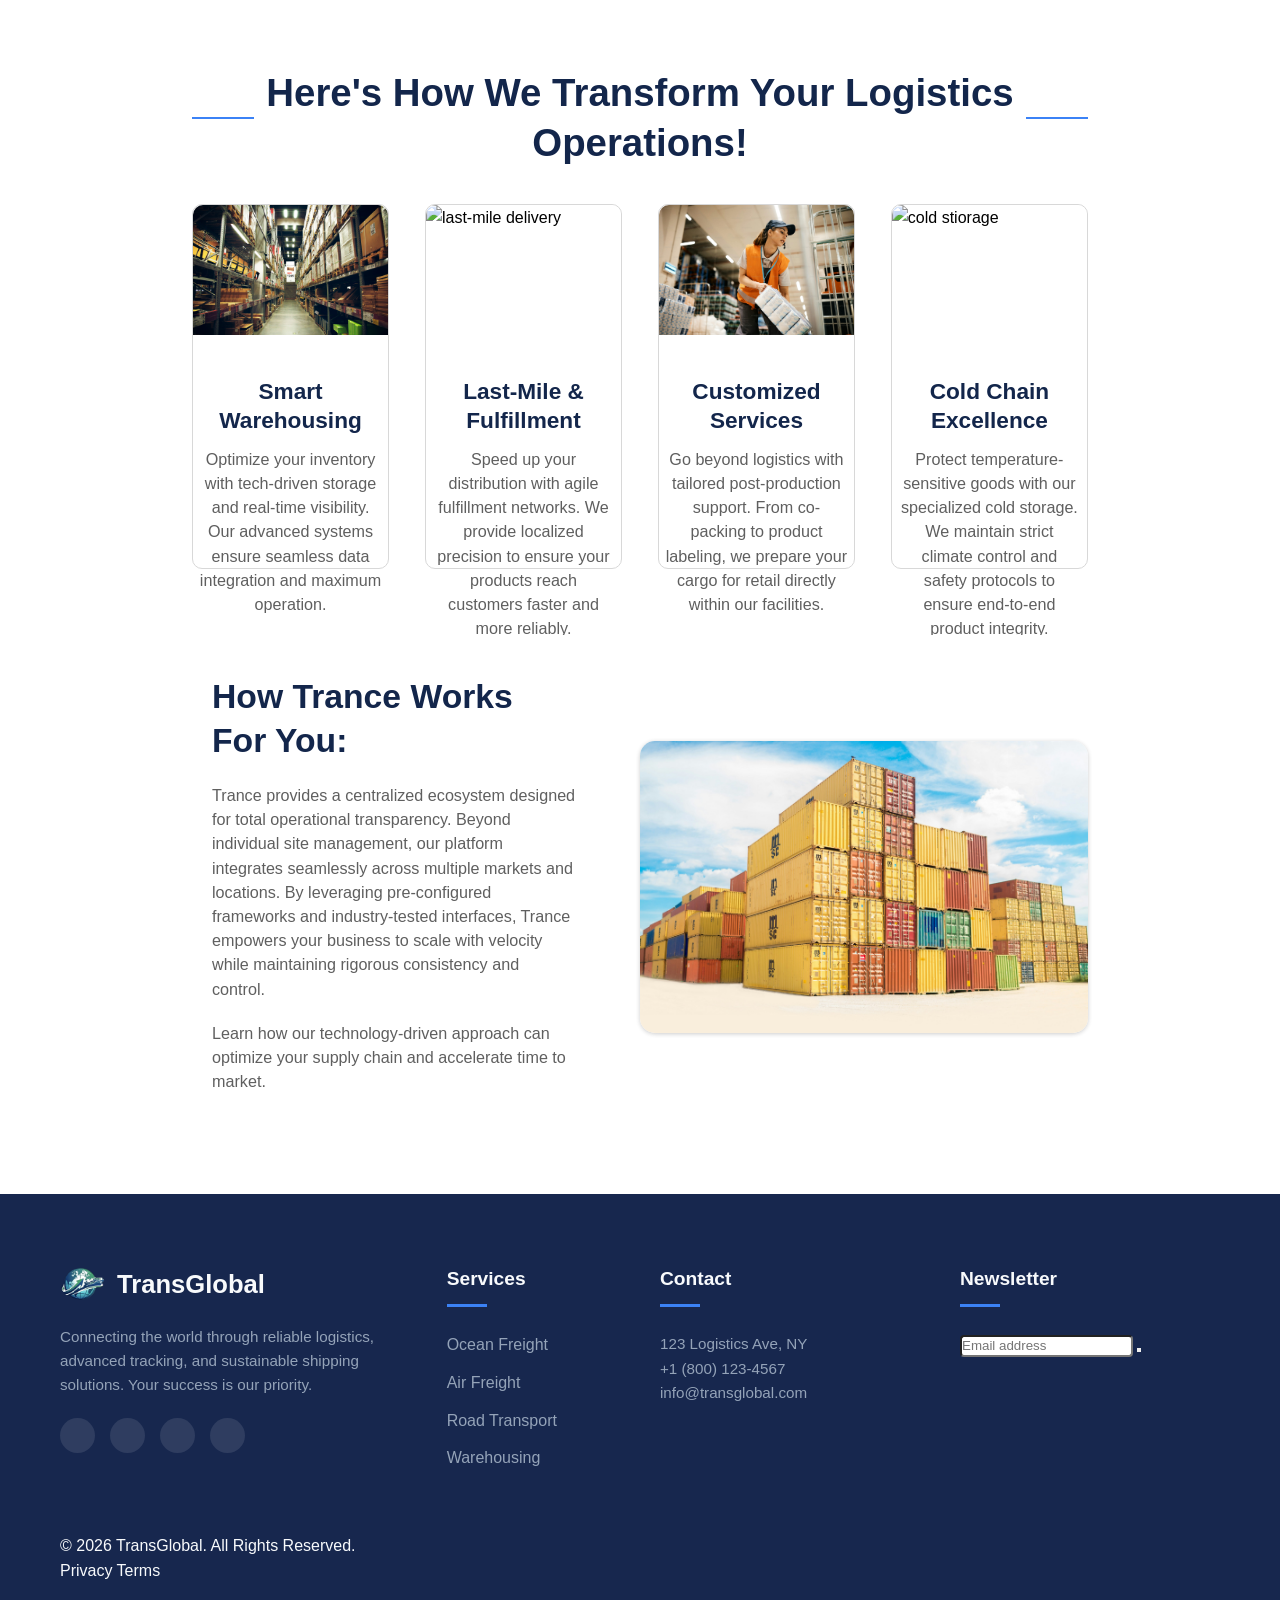
==== commit 5fa978bb: "Adding Function on Dropdown" ====
--- a/index.html
+++ b/index.html
@@ -113,17 +113,17 @@
 
 
 
-                        <a href="#">
+                        <a class="s-nav-otop" href="#">
                             <h4>Store</h4>
                         </a>
 
-                        <a href="#">
+                        <a class="s-nav-otop" href="#">
                             <h4>Tracking</h4>
                         </a>
-                        <a href="#">
+                        <a class="s-nav-otop" href="#">
                             <h4>Book</h4>
                         </a>
-                        <a href="#">
+                        <a class="s-nav-otop"   href="#">
                             <h4>About Us</h4>
                         </a>
                     </div>
@@ -501,6 +501,7 @@
         });
 
         // -----------New Hamburger Menu Logic for Mobile-----------
+
         const hamburger = document.querySelector('.hamburger');
         const navLinks = document.querySelector('.nav-links');
 
@@ -508,6 +509,41 @@
             hamburger.classList.toggle('active');
             navLinks.classList.toggle('active');
         });
+
+        // -------------2nd Nav Dropdown Toggle Logic for Mobile-------------
+
+        document.querySelectorAll('.dropbtn, .dropbtn2').forEach(button => {
+    button.addEventListener('click', function(e) {
+        // Only run this logic on mobile screens
+        if (window.innerWidth <= 768) {
+            e.preventDefault(); // Prevents jumpy behavior
+            
+            const parent = this.parentElement;
+            const isOpen = parent.classList.contains('active');
+
+            // Close any other open menus first (optional, for accordion style)
+            document.querySelectorAll('.dropdown, .dropdown2').forEach(el => {
+                el.classList.remove('active');
+            });
+
+            // If it wasn't open, open it now. If it was open, it stays closed.
+            if (!isOpen) {
+                parent.classList.add('active');
+            }
+        }
+    });
+});
+
+// Close menu if user clicks anywhere else on the screen
+document.addEventListener('click', function(e) {
+    if (window.innerWidth <= 768) {
+        if (!e.target.closest('.dropdown') && !e.target.closest('.dropdown2')) {
+            document.querySelectorAll('.dropdown, .dropdown2').forEach(el => {
+                el.classList.remove('active');
+            });
+        }
+    }
+});
     </script>
 
 </body>
--- a/warehouse_style.css
+++ b/warehouse_style.css
@@ -149,6 +149,7 @@
     display: flex;
     gap: 30px;
     font-family: 'Segoe UI', Arial, Helvetica, sans-serif;
+    align-items: center;
 }
 
 .nav-links a {
@@ -178,6 +179,144 @@
 
 .nav-links a:hover {
     color: #4facfe;
+}
+.nav-links li {
+    position: relative;
+}
+/* DROPDOWN LIST */
+.dropdown {
+  position: relative;
+  display: inline-block;
+}
+
+.dropbtn {
+  background: white;
+  padding: 10px 16px;
+  border: none;
+  cursor: pointer;
+  font-size: 16px;
+  border-radius: 4px;
+  transition: background 0.3s ease, color 0.3s ease;
+}
+
+.dropbtn:hover {
+  background: #005fa3;
+  color: white;
+}
+
+.dropdown-menu {
+  display: none;
+  position: absolute;
+  background: #fff;
+  min-width: 540px;
+  box-shadow: 0 6px 12px rgba(0,0,0,0.15);
+  border-radius: 6px;
+  padding: 12px;
+  z-index: 1;
+  opacity: 0;
+  transform: translateY(10px);
+  transition: opacity 1s ease, transform 1s ease;
+}
+
+.dropdown:hover .dropdown-menu {
+  display: flex;
+  gap: 20px;
+  opacity: 1;
+  transform: translateY(0);
+}
+
+.dropdown-section {
+  display: flex;
+  flex-direction: column;
+}
+
+.dropdown-section h3 {
+  margin: 0 0 8px;
+  font-size: 14px;
+  color: #0077ccbd;
+  border-bottom: 1px solid #ddd;
+  padding-bottom: 4px;
+}
+
+.dropdown-section a {
+  text-decoration: none;
+  color: #333;
+  padding: 6px 0;
+  transition: color 0.2s ease, transform 0.2s ease;
+}
+
+.dropdown-section a:hover {
+  color: #0077cc;
+  transform: translateX(4px);
+}
+
+
+
+.dropdown2 {
+  position: relative;
+  display: inline-block;
+}
+
+.dropbtn2 {
+  background: white;
+  padding: 10px 16px;
+  border: none;
+  cursor: pointer;
+  font-size: 16px;
+  border-radius: 4px;
+  transition: background 0.3s ease, color 0.3s ease;
+}
+
+.dropbtn2:hover {
+  background: #005fa3;
+  color: white;
+}
+
+.dropdown-menu2 {
+  display: none;
+  position: absolute;
+  background: #fff;
+  min-width: 340px;
+  box-shadow: 0 6px 12px rgba(0,0,0,0.15);
+  border-radius: 6px;
+  padding: 12px;
+  z-index: 1;
+  opacity: 0;
+  transform: translateY(10px);
+  transition: opacity 1s ease, transform 1s ease;
+}
+
+.dropdown2:hover .dropdown-menu2 {
+  display: flex;
+  gap: 20px;
+  opacity: 1;
+  transform: translateY(0);
+}
+
+.dropdown-section2 {
+  display: flex;
+  flex-direction: column;
+}
+
+.dropdown-section2 h3 {
+  margin: 0 0 8px;
+  font-size: 14px;
+  color: #0077ccbd;
+  border-bottom: 1px solid #ddd;
+  padding-bottom: 4px;
+  width: 300px;
+}
+
+.dropdown-section2 a {
+  text-decoration: none;
+  color: #333;
+  padding: 6px 0;
+  transition: color 0.2s ease, transform 0.2s ease;
+}
+
+.dropdown-section2 a:hover {
+  color: #0077cc;
+  transform: translateX(4px);
 }
 
 /* ------------Hamburger Menu----------- */
@@ -964,6 +1103,21 @@
         padding: 20px 0;
         gap: 20px;
     }
+      /* .nav-links {
+        position: fixed;
+        top: 0;
+        right: -100%;
+        width: 70%;
+        max-width: 300px;
+        height: 100vh;
+        background: white;
+        flex-direction: column;
+        justify-content: center;
+        align-items: center;
+        gap: 30px;
+        transition: right 0.3s ease;
+        box-shadow: -5px 0 15px rgba(0, 0, 0, 0.1);
+    } */
 
     .nav-links.active {
         left: 0;
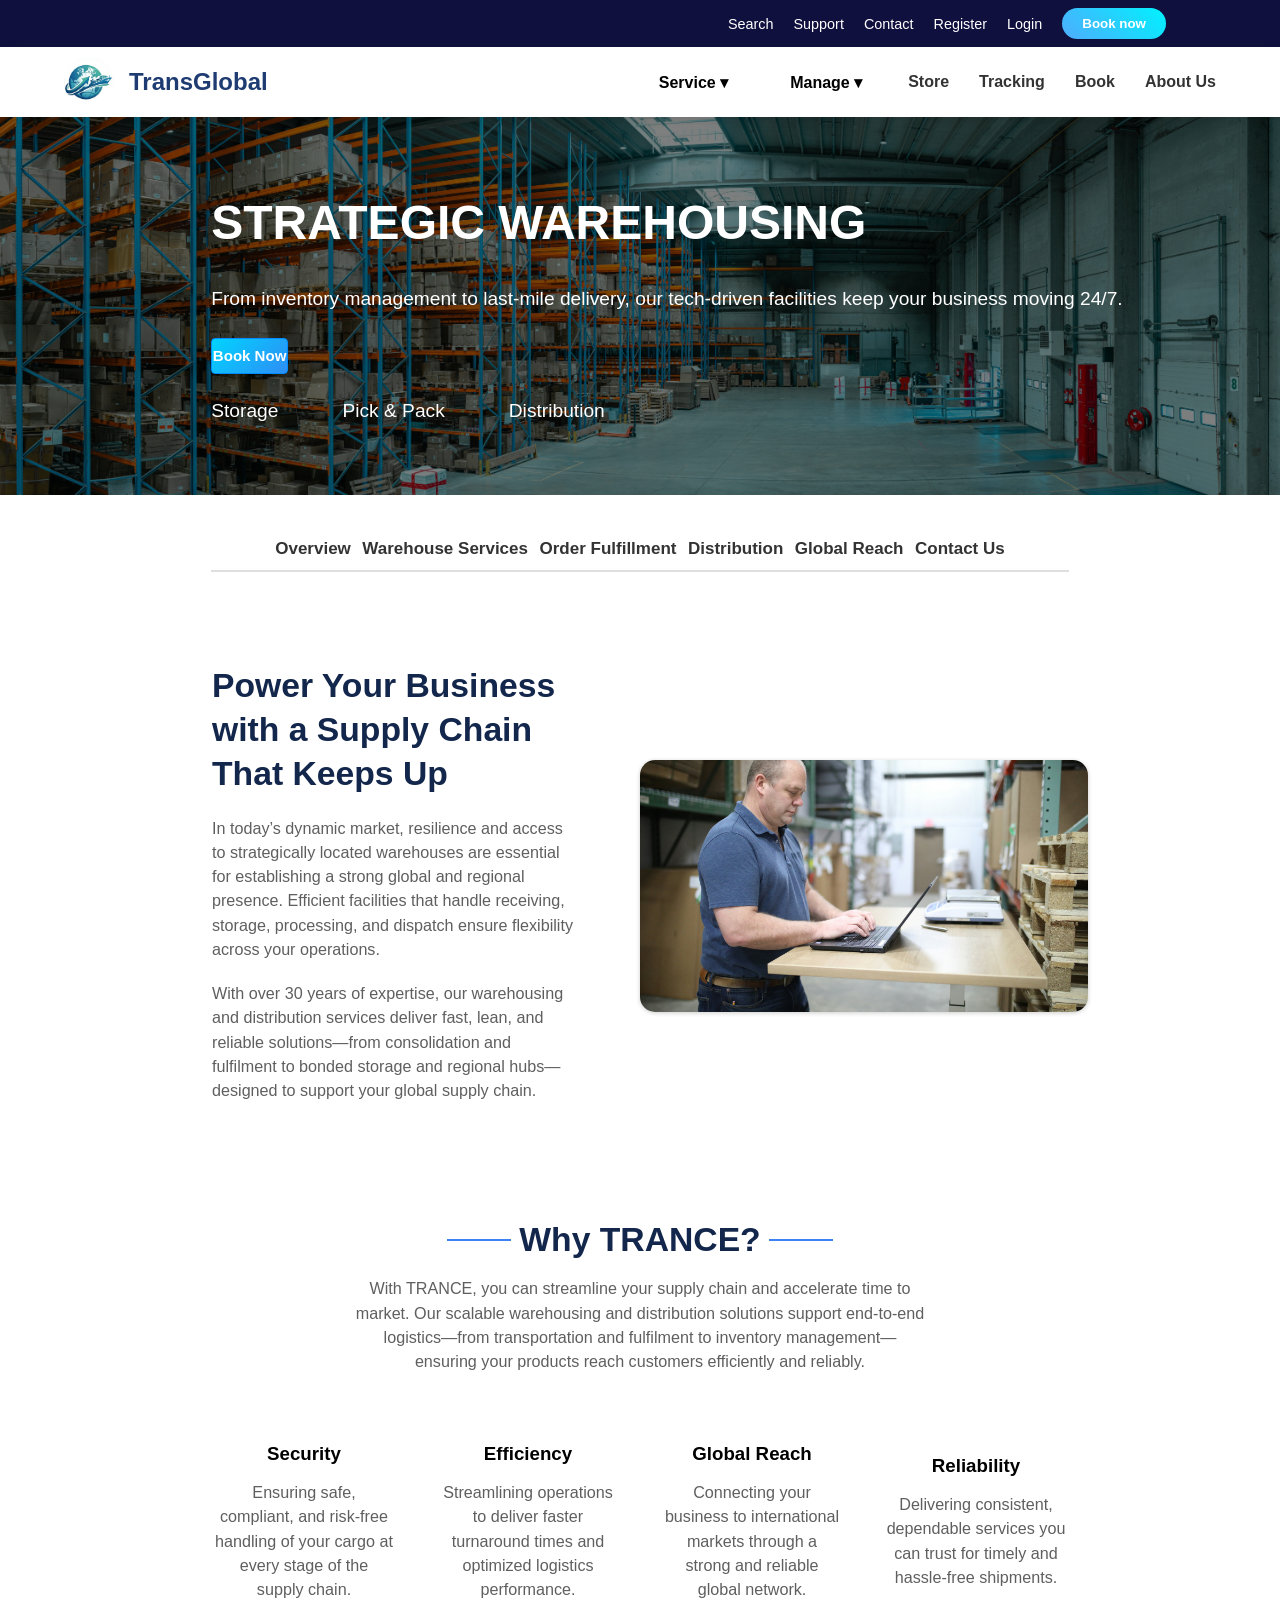
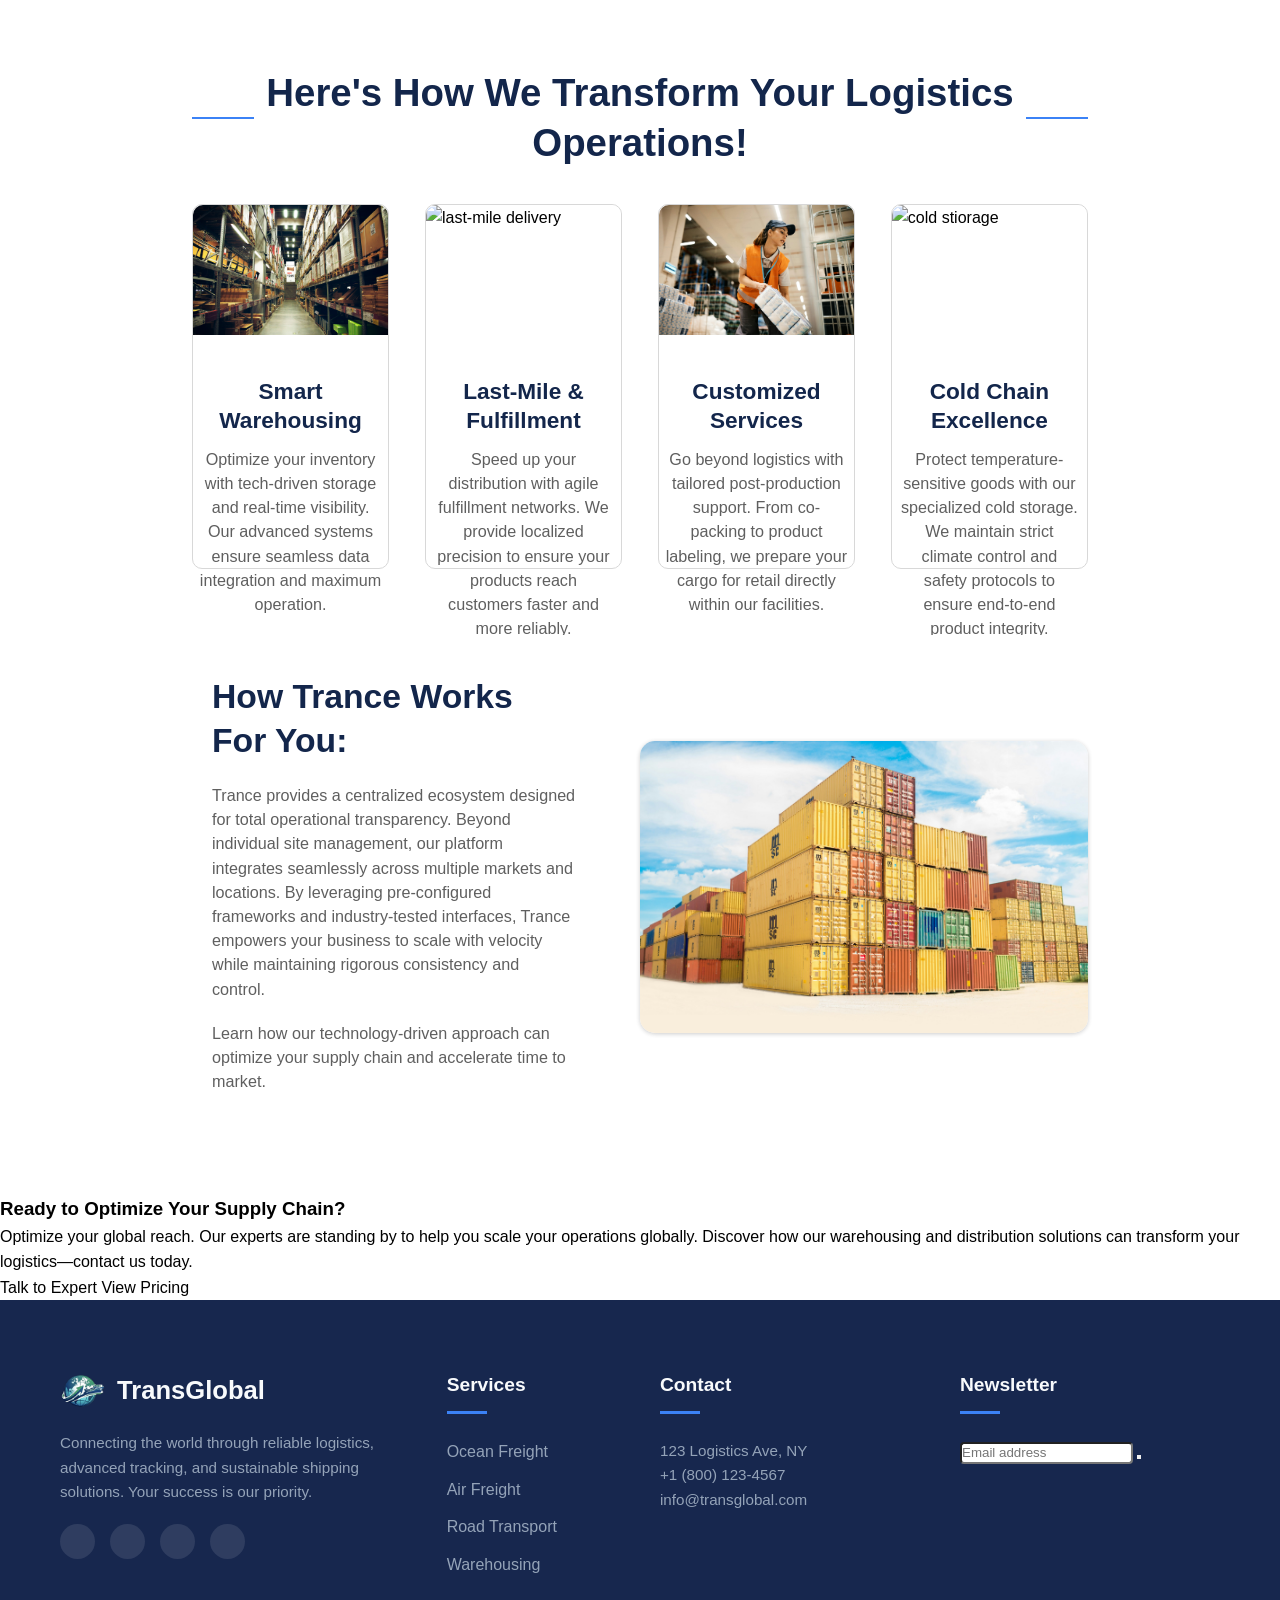
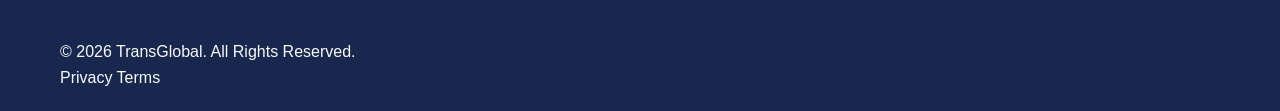
==== commit 0860bf2b: "Added world map section" ====
--- a/index.html
+++ b/index.html
@@ -123,7 +123,7 @@
                         <a class="s-nav-otop" href="#">
                             <h4>Book</h4>
                         </a>
-                        <a class="s-nav-otop"   href="#">
+                        <a class="s-nav-otop" href="#">
                             <h4>About Us</h4>
                         </a>
                     </div>
@@ -414,6 +414,32 @@
             </div>
         </div>
 
+        <!-- ----------------World Map Section----------------- -->
+
+        <div class="world-map-container">
+            <div class="world-map-parent">
+                <div class="world-map-child world-map-child1">
+                    <div class="world-map-child1-head">
+                        <h3>Ready to Optimize Your Supply Chain?</h3>
+                    </div>
+                    <div class="world-map-child1-subtxt1">
+                        <p>
+                            Optimize your global reach. Our experts are standing by to help you scale your operations
+                            globally. Discover how our warehousing and distribution solutions can transform your
+                            logistics—contact us today.
+                        </p>
+                    </div>
+                    <div class="world-map-child1-buttons">
+                        <a href="#" class="w-btn w-btn-primary">Talk to Expert</a>
+                        <a href="#" class="w-btn w-btn-secondary">View Pricing</a>
+                    </div>
+
+                </div>
+
+            </div>
+        </div>
+
+
         <!-- -------------------FOOTER----------------- -->
 
         <footer class="site-footer">
@@ -513,37 +539,39 @@
         // -------------2nd Nav Dropdown Toggle Logic for Mobile-------------
 
         document.querySelectorAll('.dropbtn, .dropbtn2').forEach(button => {
-    button.addEventListener('click', function(e) {
-        // Only run this logic on mobile screens
-        if (window.innerWidth <= 768) {
-            e.preventDefault(); // Prevents jumpy behavior
-            
-            const parent = this.parentElement;
-            const isOpen = parent.classList.contains('active');
-
-            // Close any other open menus first (optional, for accordion style)
-            document.querySelectorAll('.dropdown, .dropdown2').forEach(el => {
-                el.classList.remove('active');
+            button.addEventListener('click', function (e) {
+                // Only run this logic on mobile screens
+                if (window.innerWidth <= 768) {
+                    e.preventDefault(); // Prevents jumpy behavior
+
+                    const parent = this.parentElement;
+                    const isOpen = parent.classList.contains('active');
+
+                    // Close any other open menus first (optional, for accordion style)
+                    document.querySelectorAll('.dropdown, .dropdown2').forEach(el => {
+                        el.classList.remove('active');
+                    });
+
+                    // If it wasn't open, open it now. If it was open, it stays closed.
+                    if (!isOpen) {
+                        parent.classList.add('active');
+                    }
+                }
             });
-
-            // If it wasn't open, open it now. If it was open, it stays closed.
-            if (!isOpen) {
-                parent.classList.add('active');
+        });
+
+        // Close menu if user clicks anywhere else on the screen
+        document.addEventListener('click', function (e) {
+            if (window.innerWidth <= 768) {
+                if (!e.target.closest('.dropdown') && !e.target.closest('.dropdown2')) {
+                    document.querySelectorAll('.dropdown, .dropdown2').forEach(el => {
+                        el.classList.remove('active');
+                    });
+                }
             }
-        }
-    });
-});
-
-// Close menu if user clicks anywhere else on the screen
-document.addEventListener('click', function(e) {
-    if (window.innerWidth <= 768) {
-        if (!e.target.closest('.dropdown') && !e.target.closest('.dropdown2')) {
-            document.querySelectorAll('.dropdown, .dropdown2').forEach(el => {
-                el.classList.remove('active');
-            });
-        }
-    }
-});
+        });
+
+
     </script>
 
 </body>
--- a/warehouse_style.css
+++ b/warehouse_style.css
@@ -180,143 +180,249 @@
 .nav-links a:hover {
     color: #4facfe;
 }
+
 .nav-links li {
     position: relative;
 }
+
 /* DROPDOWN LIST */
 .dropdown {
-  position: relative;
-  display: inline-block;
+    position: relative;
+    display: inline-block;
 }
 
 .dropbtn {
-  background: white;
-  padding: 10px 16px;
-  border: none;
-  cursor: pointer;
-  font-size: 16px;
-  border-radius: 4px;
-  transition: background 0.3s ease, color 0.3s ease;
+    background: white;
+    padding: 10px 16px;
+    border: none;
+    cursor: pointer;
+    font-size: 16px;
+    border-radius: 4px;
+    transition: background 0.3s ease, color 0.3s ease;
 }
 
 .dropbtn:hover {
-  background: #005fa3;
-  color: white;
+    background: #005fa3;
+    color: white;
 }
 
 .dropdown-menu {
-  display: none;
-  position: absolute;
-  background: #fff;
-  min-width: 540px;
-  box-shadow: 0 6px 12px rgba(0,0,0,0.15);
-  border-radius: 6px;
-  padding: 12px;
-  z-index: 1;
-  opacity: 0;
-  transform: translateY(10px);
-  transition: opacity 1s ease, transform 1s ease;
+    display: none;
+    position: absolute;
+    background: #fff;
+    min-width: 540px;
+    box-shadow: 0 6px 12px rgba(0, 0, 0, 0.15);
+    border-radius: 6px;
+    padding: 12px;
+    z-index: 1;
+    opacity: 0;
+    transform: translateY(10px);
+    transition: opacity 1s ease, transform 1s ease;
 }
 
 .dropdown:hover .dropdown-menu {
-  display: flex;
-  gap: 20px;
-  opacity: 1;
-  transform: translateY(0);
+    display: flex;
+    gap: 20px;
+    opacity: 1;
+    transform: translateY(0);
 }
 
 .dropdown-section {
-  display: flex;
-  flex-direction: column;
+    display: flex;
+    flex-direction: column;
 }
 
 .dropdown-section h3 {
-  margin: 0 0 8px;
-  font-size: 14px;
-  color: #0077ccbd;
-  border-bottom: 1px solid #ddd;
-  padding-bottom: 4px;
+    margin: 0 0 8px;
+    font-size: 14px;
+    color: #0077ccbd;
+    border-bottom: 1px solid #ddd;
+    padding-bottom: 4px;
 }
 
 .dropdown-section a {
-  text-decoration: none;
-  color: #333;
-  padding: 6px 0;
-  transition: color 0.2s ease, transform 0.2s ease;
+    text-decoration: none;
+    color: #333;
+    padding: 6px 0;
+    transition: color 0.2s ease, transform 0.2s ease;
 }
 
 .dropdown-section a:hover {
-  color: #0077cc;
-  transform: translateX(4px);
+    color: #0077cc;
+    transform: translateX(4px);
 }
 
 
 
 .dropdown2 {
-  position: relative;
-  display: inline-block;
+    position: relative;
+    display: inline-block;
 }
 
 .dropbtn2 {
-  background: white;
-  padding: 10px 16px;
-  border: none;
-  cursor: pointer;
-  font-size: 16px;
-  border-radius: 4px;
-  transition: background 0.3s ease, color 0.3s ease;
+    background: white;
+    padding: 10px 16px;
+    border: none;
+    cursor: pointer;
+    font-size: 16px;
+    border-radius: 4px;
+    transition: background 0.3s ease, color 0.3s ease;
 }
 
 .dropbtn2:hover {
-  background: #005fa3;
-  color: white;
+    background: #005fa3;
+    color: white;
 }
 
 .dropdown-menu2 {
-  display: none;
-  position: absolute;
-  background: #fff;
-  min-width: 340px;
-  box-shadow: 0 6px 12px rgba(0,0,0,0.15);
-  border-radius: 6px;
-  padding: 12px;
-  z-index: 1;
-  opacity: 0;
-  transform: translateY(10px);
-  transition: opacity 1s ease, transform 1s ease;
+    display: none;
+    position: absolute;
+    background: #fff;
+    min-width: 340px;
+    box-shadow: 0 6px 12px rgba(0, 0, 0, 0.15);
+    border-radius: 6px;
+    padding: 12px;
+    z-index: 1;
+    opacity: 0;
+    transform: translateY(10px);
+    transition: opacity 1s ease, transform 1s ease;
 }
 
 .dropdown2:hover .dropdown-menu2 {
-  display: flex;
-  gap: 20px;
-  opacity: 1;
-  transform: translateY(0);
+    display: flex;
+    gap: 20px;
+    opacity: 1;
+    transform: translateY(0);
 }
 
 .dropdown-section2 {
-  display: flex;
-  flex-direction: column;
+    display: flex;
+    flex-direction: column;
 }
 
 .dropdown-section2 h3 {
-  margin: 0 0 8px;
-  font-size: 14px;
-  color: #0077ccbd;
-  border-bottom: 1px solid #ddd;
-  padding-bottom: 4px;
-  width: 300px;
+    margin: 0 0 8px;
+    font-size: 14px;
+    color: #0077ccbd;
+    border-bottom: 1px solid #ddd;
+    padding-bottom: 4px;
+    width: 300px;
 }
 
 .dropdown-section2 a {
-  text-decoration: none;
-  color: #333;
-  padding: 6px 0;
-  transition: color 0.2s ease, transform 0.2s ease;
+    text-decoration: none;
+    color: #333;
+    padding: 6px 0;
+    transition: color 0.2s ease, transform 0.2s ease;
 }
 
 .dropdown-section2 a:hover {
-  color: #0077cc;
-  transform: translateX(4px);
+    color: #0077cc;
+    transform: translateX(4px);
+}
+
+.dropdown,
+.dropdown2 {
+    position: relative;
+    display: inline-block;
+}
+
+/* Specific widths for desktop */
+.dropdown-menu {
+    min-width: 540px;
+}
+
+.dropdown-menu2 {
+    min-width: 300px;
+}
+
+/* Desktop Hover Effects */
+@media (min-width: 769px) {
+
+    .dropdown:hover .dropdown-menu,
+    .dropdown2:hover .dropdown-menu2 {
+        display: flex;
+        gap: 20px;
+        opacity: 1;
+        transform: translateY(0);
+    }
+}
+
+/* --- MOBILE RESPONSIVE STYLES (The Fix) --- */
+@media (max-width: 768px) {
+    .nav-links {
+        flex-direction: column;
+        /* Stack main nav items */
+        align-items: flex-start;
+        gap: 10px;
+        width: 100%;
+    }
+
+    .dropdown,
+    .dropdown2 {
+        width: 100%;
+        /* Make dropdown buttons full width */
+    }
+
+    .dropbtn,
+    .dropbtn2 {
+        width: 100%;
+        text-align: left;
+        padding: 12px;
+    }
+
+    .dropdown-menu,
+    .dropdown-menu2 {
+        position: static;
+        /* Remove absolute positioning so it pushes content down */
+        min-width: 100%;
+        display: none;
+        /* Controlled by JS or CSS toggle */
+        box-shadow: none;
+        background: #f9f9f9;
+        transform: none;
+        opacity: 1;
+        flex-direction: column;
+        /* Stack sections inside */
+    }
+
+    /* Show menu when button is clicked (Requires a small JS toggle or :focus) */
+    .dropdown.active .dropdown-menu,
+    .dropdown2.active .dropdown-menu2 {
+        display: flex;
+    }
+
+    .dropdown-section2 h3 {
+        width: 100%;
+        /* Fix the hardcoded 300px width */
+    }
+
+
+    /* Ensure the menu is strictly hidden when not active */
+    .dropdown-menu,
+    .dropdown-menu2 {
+        display: none !important;
+    }
+
+    .dropdown.active .dropdown-menu,
+    .dropdown2.active .dropdown-menu2 {
+        display: flex !important;
+        flex-direction: column;
+    }
+
+    /* Target the links that aren't currently aligned */
+    .s-nav-otop {
+        padding-left: 0.68rem !important;
+        /* Adjust this value to match your dropdowns */
+        margin-left: 0;
+        display: block;
+        text-align: left;
+    }
+
+    /* If Service/Manage are inside a container with specific padding */
+    .navbar-nav {
+        padding-left: 0;
+    }
 }
 
 /* ------------Hamburger Menu----------- */
@@ -1103,7 +1209,8 @@
         padding: 20px 0;
         gap: 20px;
     }
-      /* .nav-links {
+
+    /* .nav-links {
         position: fixed;
         top: 0;
         right: -100%;
